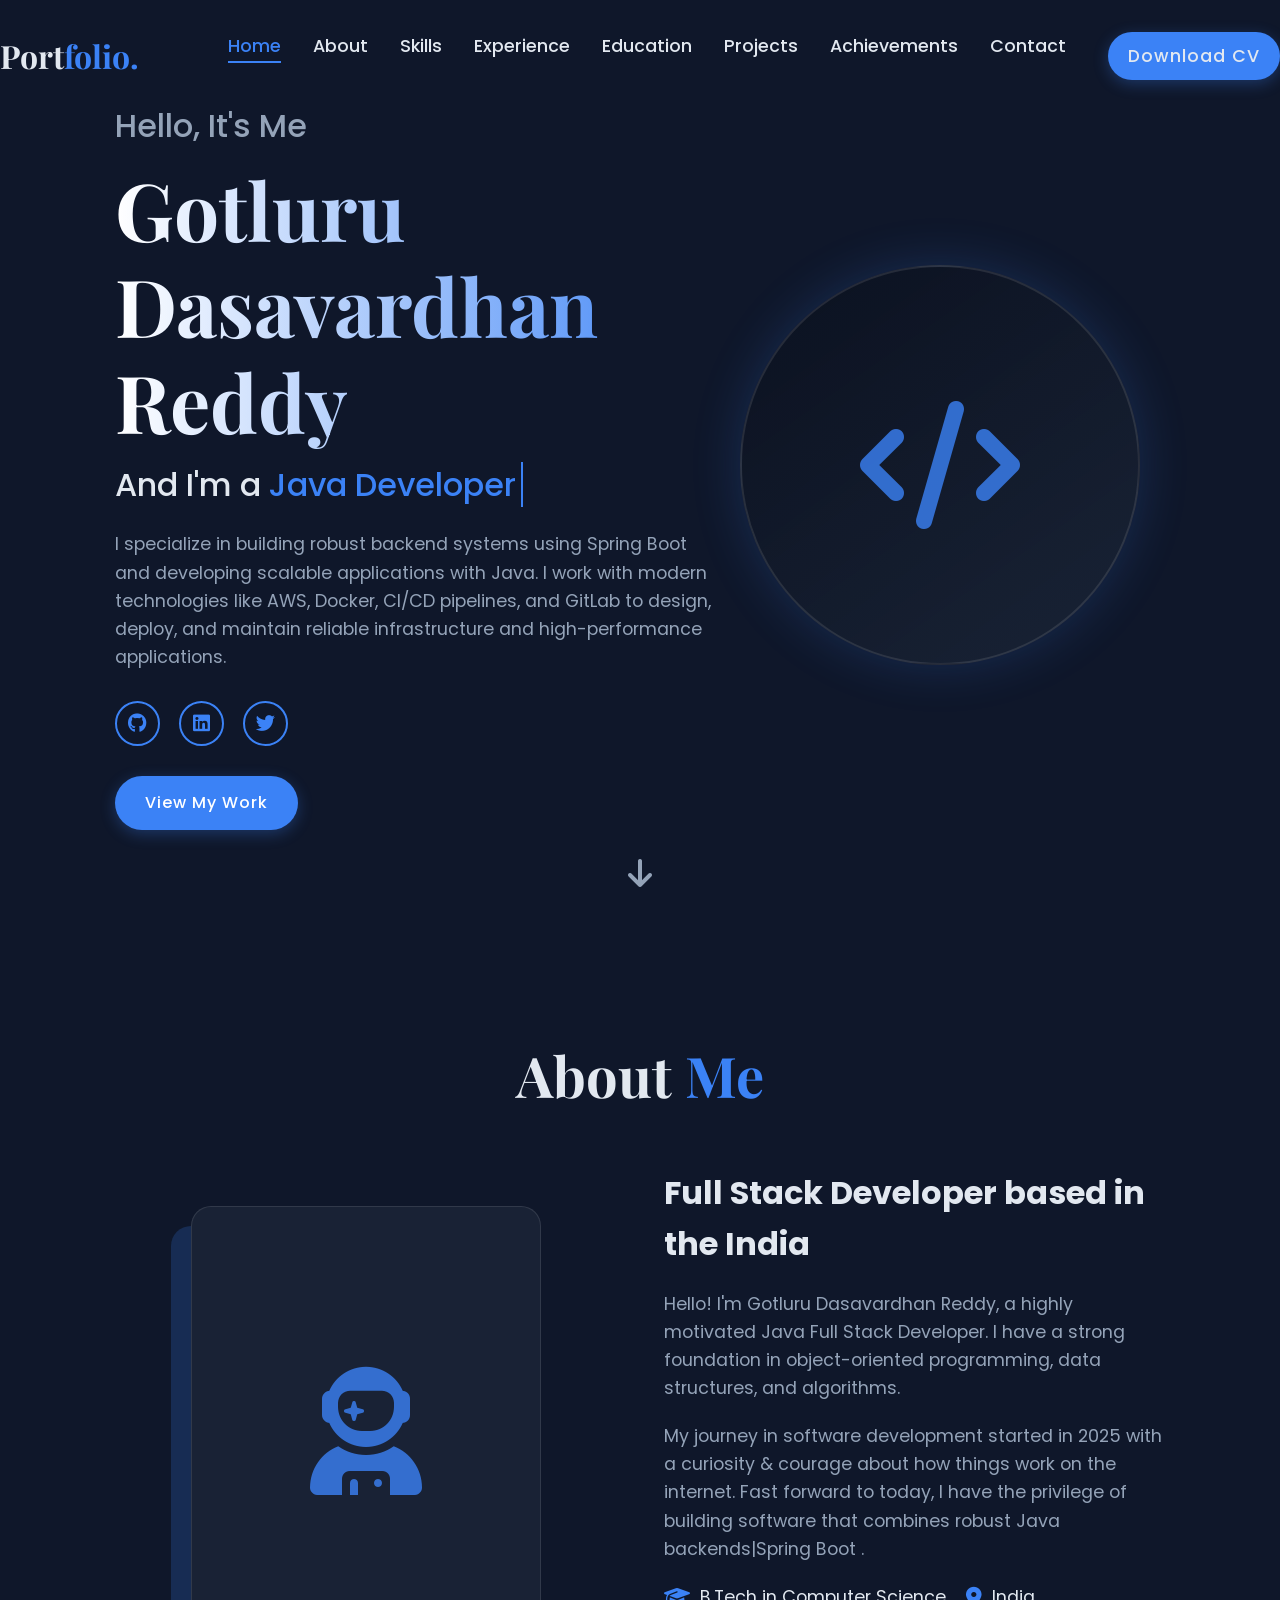
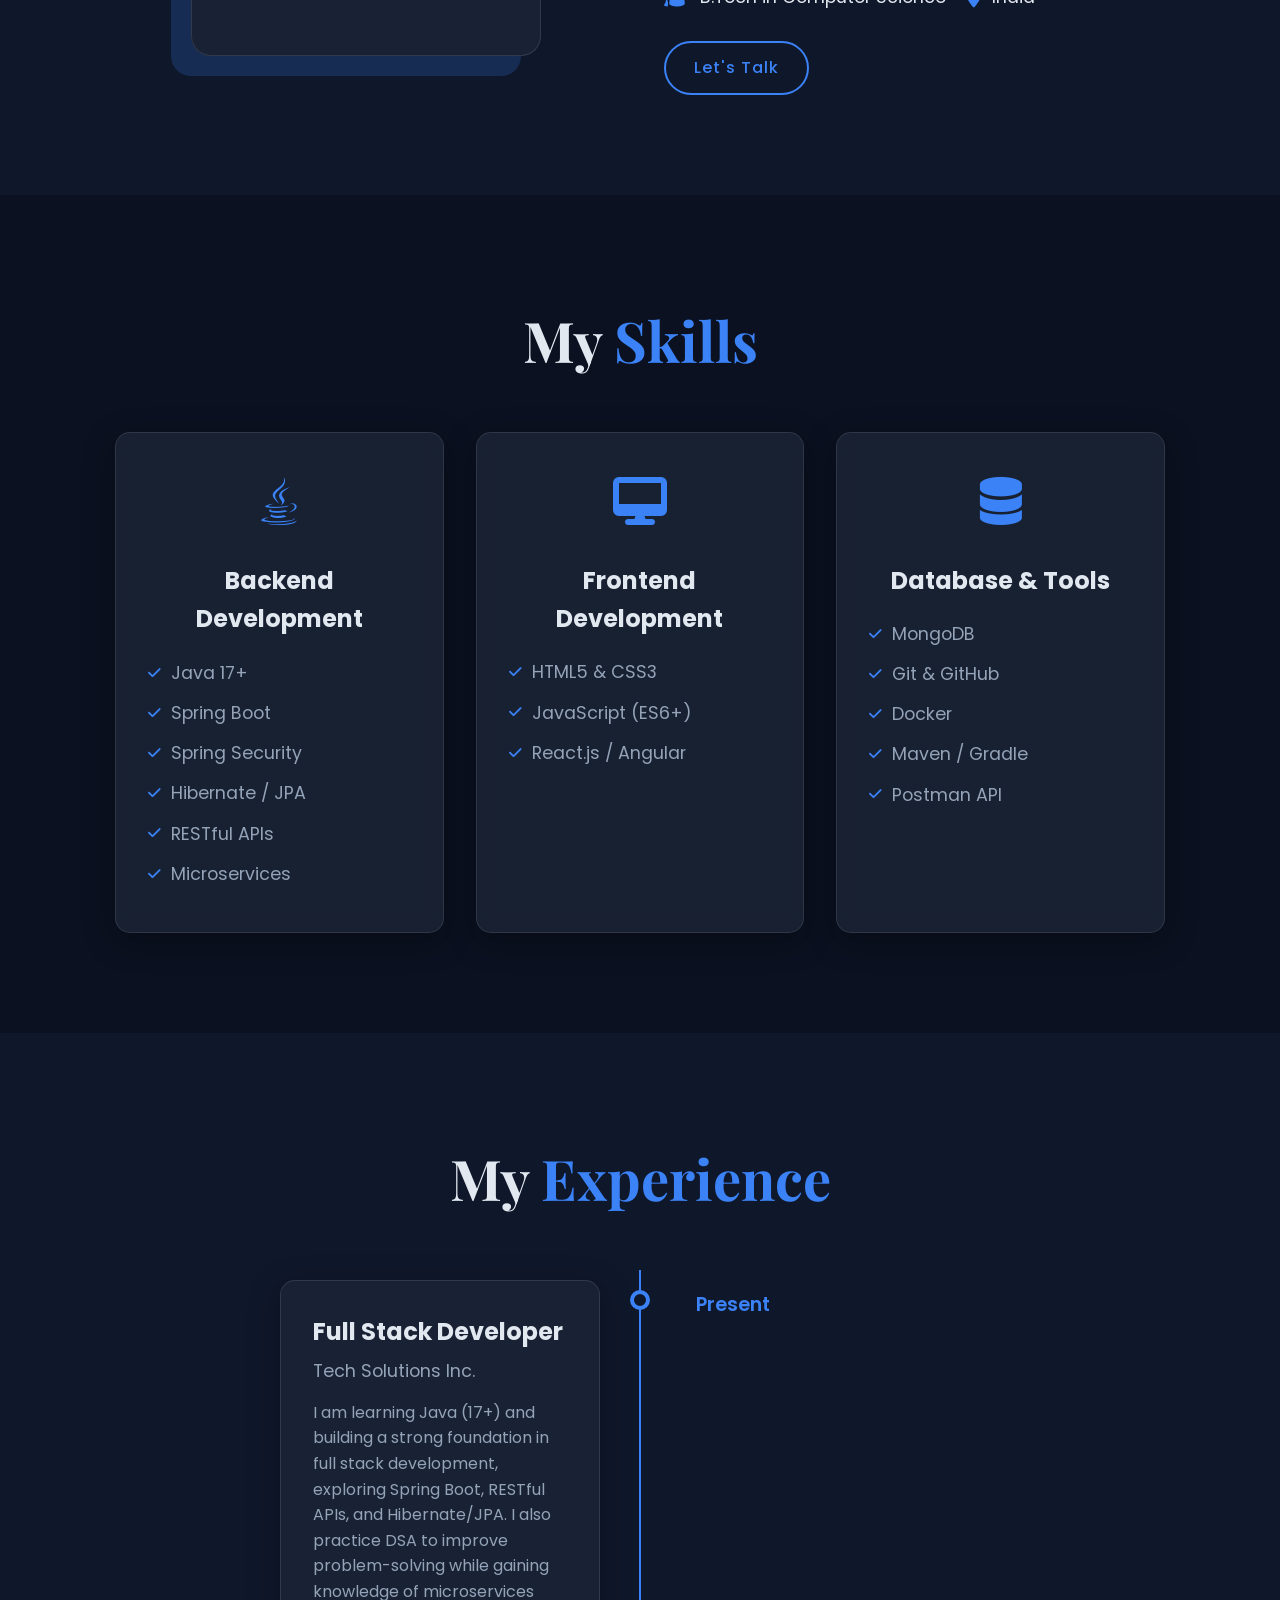
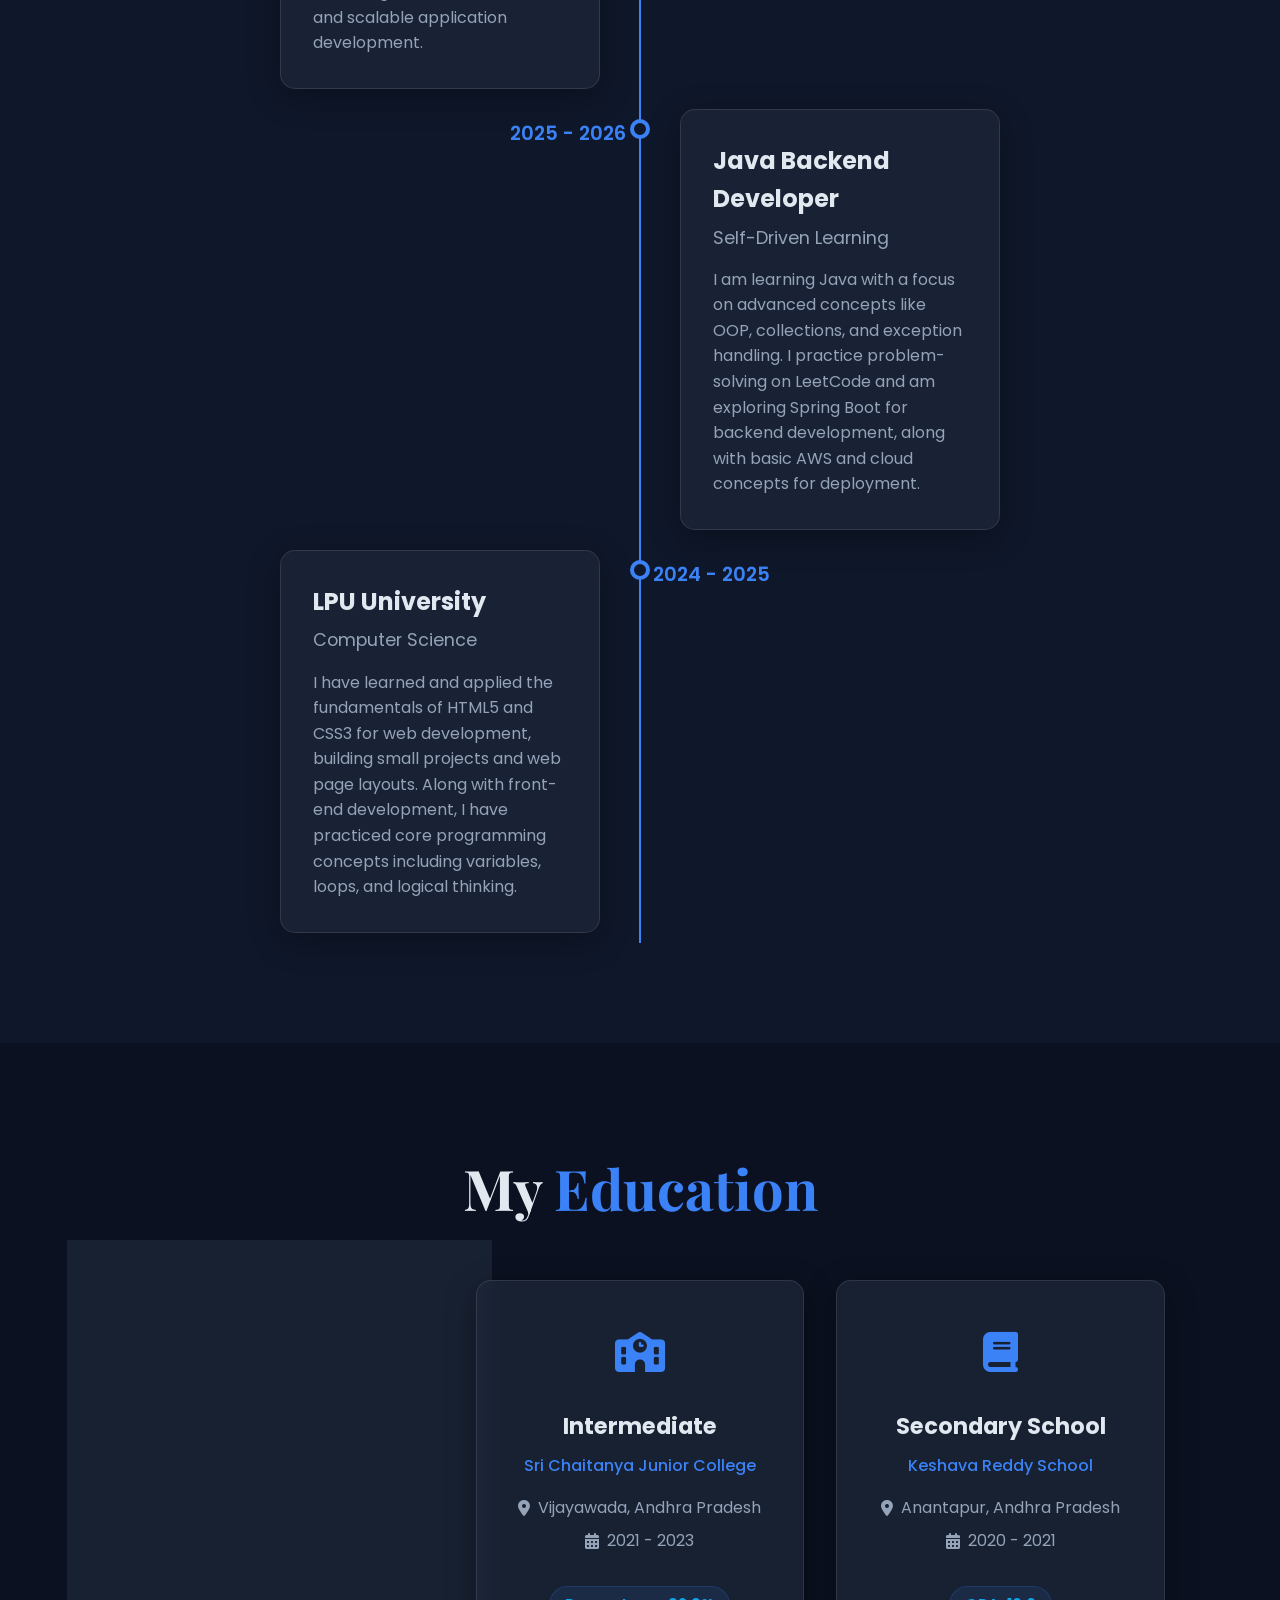
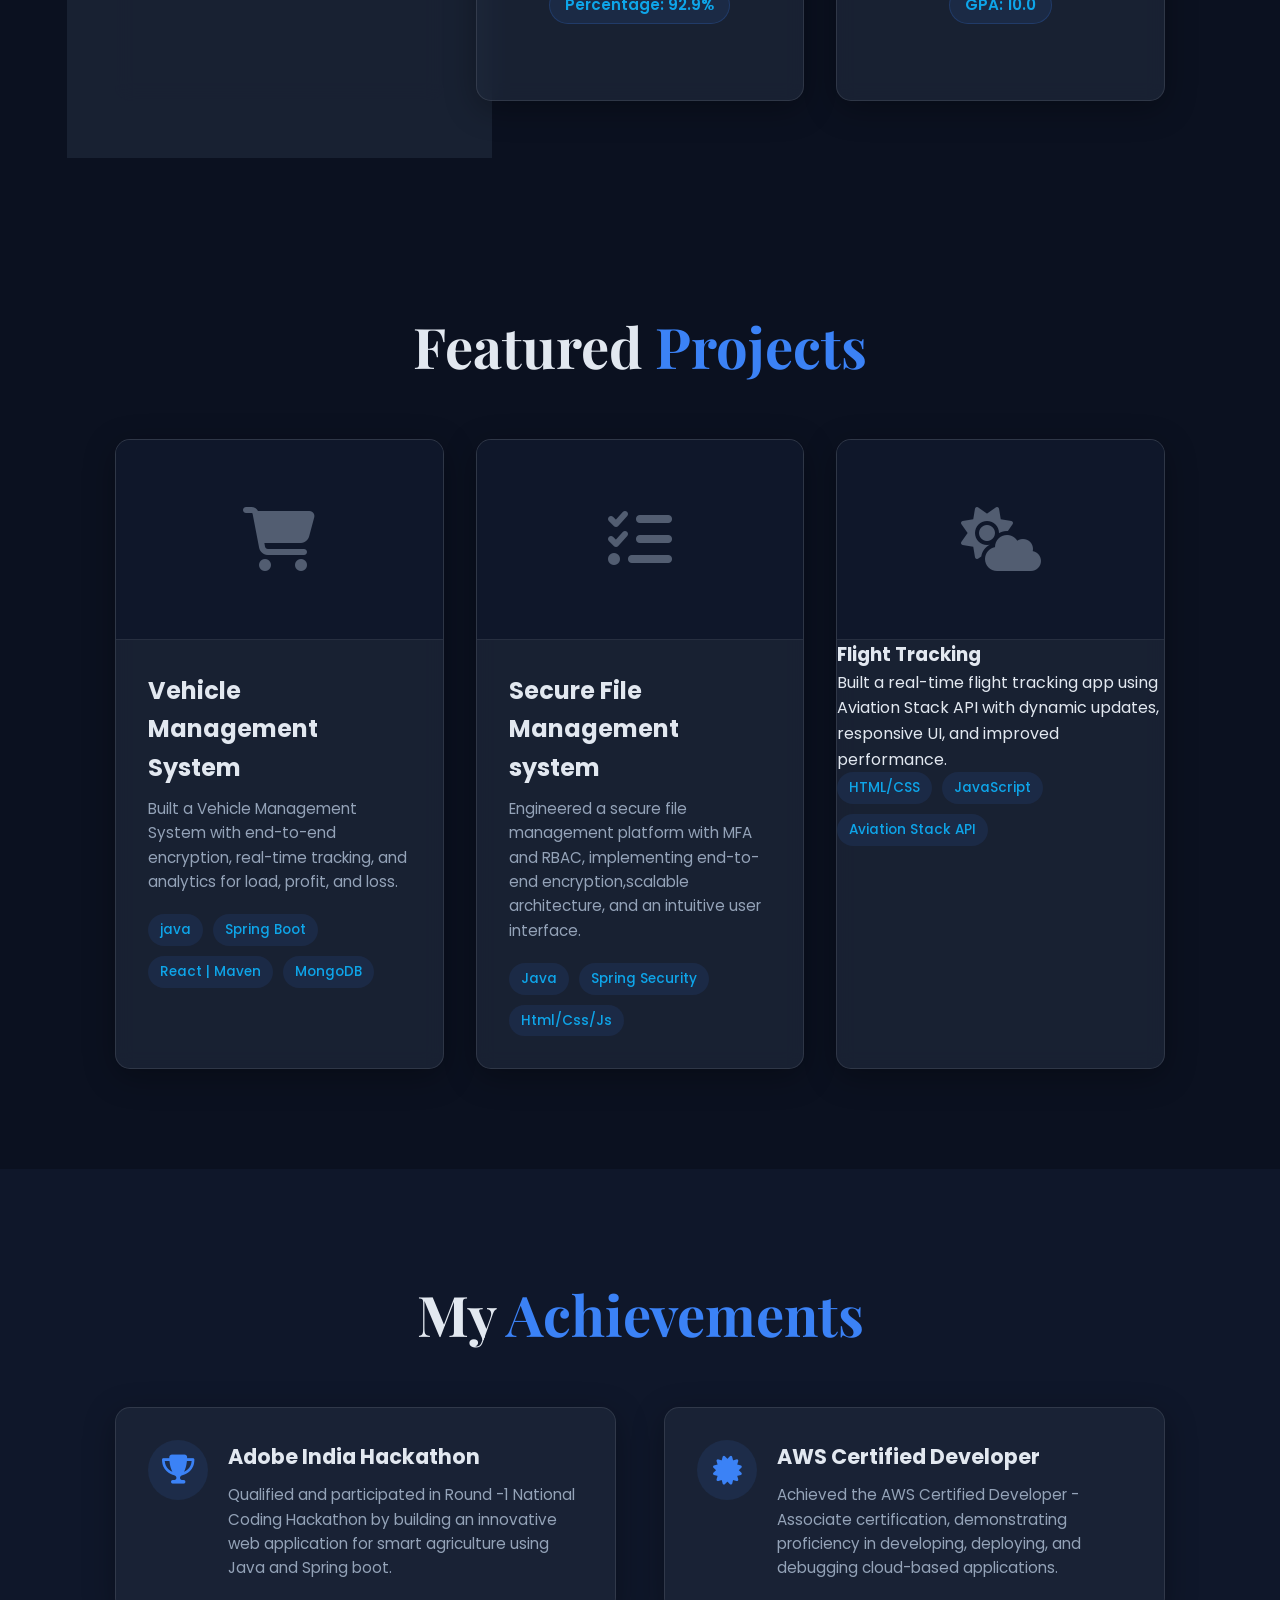
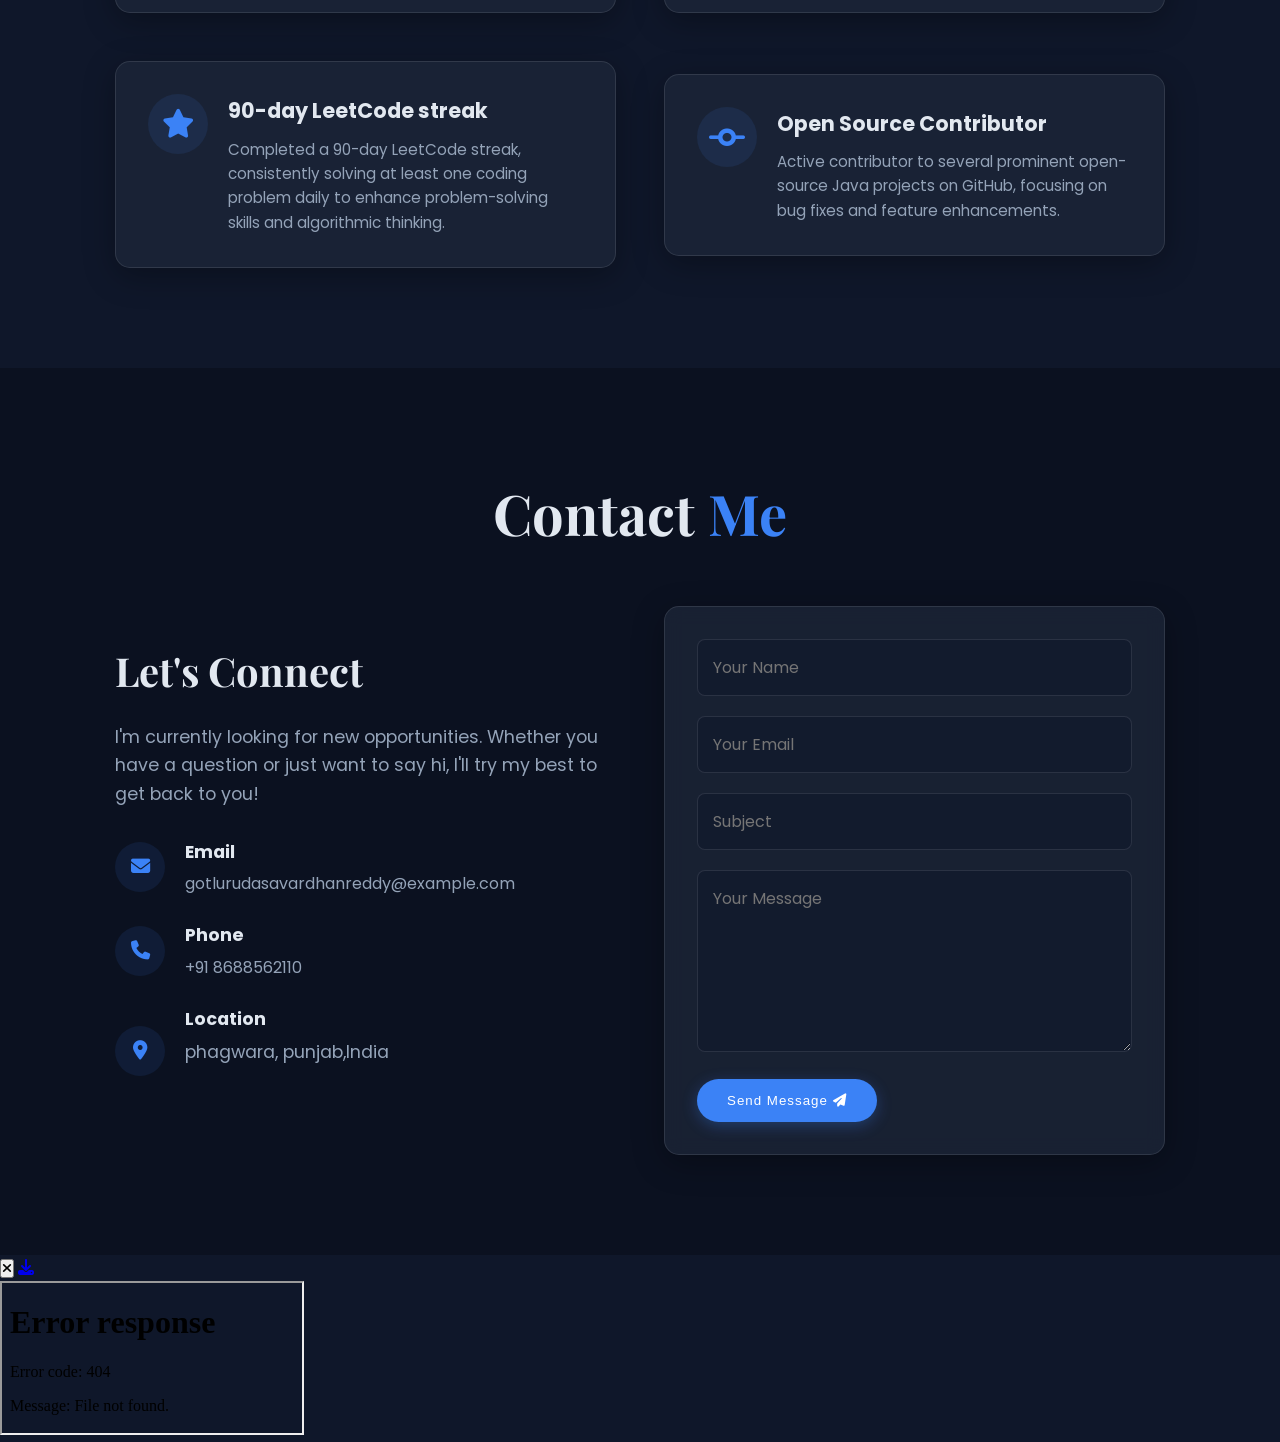
==== src/main/resources/static/index.html @ c23b8e37 "Initial commit_in portfolio" ====
<!doctype html>
<html lang="en">

<head>
    <meta charset="UTF-8" />
    <meta name="viewport" content="width=device-width, initial-scale=1.0" />
    <title>Portfolio | Full Stack Java Developer</title>
    <!-- Google Fonts -->
    <link
        href="https://fonts.googleapis.com/css2?family=Poppins:wght@300;400;500;600;700&family=Playfair+Display:ital,wght@0,600;1,600&display=swap"
        rel="stylesheet" />
    <!-- Font Awesome -->
    <link rel="stylesheet" href="https://cdnjs.cloudflare.com/ajax/libs/font-awesome/6.4.0/css/all.min.css" />
    <!-- Custom CSS -->
    <link rel="stylesheet" href="css/style.css" />
</head>

<body>
    <!-- Header / Navigation -->
    <header id="header">
        <nav class="navbar section-container">
            <a href="#home" class="logo">Port<span>folio.</span></a>
            <ul class="nav-links">
                <li><a href="#home" class="active">Home</a></li>
                <li><a href="#about">About</a></li>
                <li><a href="#skills">Skills</a></li>
                <li><a href="#experience">Experience</a></li>
                <li><a href="#education">Education</a></li>
                <li><a href="#projects">Projects</a></li>
                <li><a href="#achievements">Achievements</a></li>
                <li><a href="#contact">Contact</a></li>
                <li><a href="/cv.pdf" download="Gotluru_Dasavardhan_Reddy_CV.pdf" class="btn btn-cv">Download CV</a>
                </li>
            </ul>
            <div class="hamburger">
                <span class="bar"></span>
                <span class="bar"></span>
                <span class="bar"></span>
            </div>
        </nav>
    </header>

    <!-- Home Section -->
    <section id="home" class="home section-container">
        <div class="home-content">
            <h3 class="greeting">Hello, It's Me</h3>
            <h1 class="name">Gotluru Dasavardhan Reddy</h1>
            <h3 class="role">
                And I'm a <span class="typing-text">Java Developer</span>
            </h3>
            <p>
                I specialize in building robust backend systems using Spring Boot and
                developing scalable applications with Java. I work with modern
                technologies like AWS, Docker, CI/CD pipelines, and GitLab to design,
                deploy, and maintain reliable infrastructure and high-performance
                applications.
            </p>
            <div class="social-links">
                <a href="https://github.com/" target="_blank"><i class="fab fa-github"></i></a>
                <a href="https://www.linkedin.com/in/dasavardhan-reddy/" target="_blank"><i
                        class="fab fa-linkedin"></i></a>
                <a href="https://x.com/Dasa__Reddy" target="_blank"><i class="fab fa-twitter"></i></a>
            </div>
            <a href="#projects" class="btn">View My Work</a>
        </div>
        <div class="home-img">
            <div class="img-box">
                <!-- Replace with an actual image or illustration -->
                <i class="fa-solid fa-code icon-large placeholder-img"></i>
            </div>
        </div>
        <div class="scroll-down">
            <a href="#about"><i class="fa-solid fa-arrow-down fa-bounce"></i></a>
        </div>
    </section>

    <!-- About Section -->
    <section id="about" class="about section-container">
        <h2 class="section-title">About <span>Me</span></h2>
        <div class="about-content grid-2-col">
            <div class="about-img">
                <div class="glass-panel">
                    <i class="fa-solid fa-user-astronaut icon-large"></i>
                </div>
            </div>
            <div class="about-text">
                <h3>Full Stack Developer based in the India</h3>
                <p>
                    Hello! I'm Gotluru Dasavardhan Reddy, a highly motivated Java Full
                    Stack Developer. I have a strong foundation in object-oriented
                    programming, data structures, and algorithms.
                </p>
                <p>
                    My journey in software development started in 2025 with a curiosity
                    & courage about how things work on the internet. Fast forward to
                    today, I have the privilege of building software that combines
                    robust Java backends|Spring Boot .
                </p>
                <div class="about-details">
                    <div class="detail-item">
                        <i class="fa-solid fa-graduation-cap"></i>
                        <span>B.Tech in Computer Science</span>
                    </div>
                    <div class="detail-item">
                        <i class="fa-solid fa-location-dot"></i>
                        <span>India</span>
                    </div>
                </div>
                <a href="#contact" class="btn btn-secondary">Let's Talk</a>
            </div>
        </div>
    </section>

    <!-- Skills Section -->
    <section id="skills" class="skills section-container bg-darker">
        <h2 class="section-title">My <span>Skills</span></h2>
        <div class="skills-content grid-3-col">
            <div class="skill-category glass-card">
                <div class="skill-icon"><i class="fab fa-java"></i></div>
                <h3>Backend Development</h3>
                <ul class="skill-list">
                    <li><i class="fa-solid fa-check"></i> Java 17+</li>
                    <li><i class="fa-solid fa-check"></i> Spring Boot</li>
                    <li><i class="fa-solid fa-check"></i> Spring Security</li>
                    <li><i class="fa-solid fa-check"></i> Hibernate / JPA</li>
                    <li><i class="fa-solid fa-check"></i> RESTful APIs</li>
                    <li><i class="fa-solid fa-check"></i> Microservices</li>
                </ul>
            </div>

            <div class="skill-category glass-card">
                <div class="skill-icon"><i class="fa-solid fa-desktop"></i></div>
                <h3>Frontend Development</h3>
                <ul class="skill-list">
                    <li><i class="fa-solid fa-check"></i> HTML5 & CSS3</li>
                    <li><i class="fa-solid fa-check"></i> JavaScript (ES6+)</li>
                    <li><i class="fa-solid fa-check"></i> React.js / Angular</li>
                </ul>
            </div>

            <div class="skill-category glass-card">
                <div class="skill-icon"><i class="fa-solid fa-database"></i></div>
                <h3>Database & Tools</h3>
                <ul class="skill-list">
                    <li><i class="fa-solid fa-check"></i> MongoDB</li>
                    <li><i class="fa-solid fa-check"></i> Git & GitHub</li>
                    <li><i class="fa-solid fa-check"></i> Docker</li>
                    <li><i class="fa-solid fa-check"></i> Maven / Gradle</li>
                    <li><i class="fa-solid fa-check"></i> Postman API</li>
                </ul>
            </div>
        </div>
    </section>

    <!-- Experience Section -->
    <section id="experience" class="experience section-container">
        <h2 class="section-title">My <span>Experience</span></h2>
        <div class="timeline">
            <div class="timeline-item">
                <div class="timeline-dot"></div>
                <div class="timeline-date">Present</div>
                <div class="timeline-content glass-card">
                    <h3>Full Stack Developer</h3>
                    <h4>Tech Solutions Inc.</h4>
                    <p>
                        I am learning Java (17+) and building a strong foundation in full
                        stack development, exploring Spring Boot, RESTful APIs, and
                        Hibernate/JPA. I also practice DSA to improve problem-solving
                        while gaining knowledge of microservices and scalable application
                        development.
                    </p>
                </div>
            </div>

            <div class="timeline-item">
                <div class="timeline-dot"></div>
                <div class="timeline-date">2025 - 2026</div>
                <div class="timeline-content glass-card">
                    <h3>Java Backend Developer</h3>
                    <h4>Self-Driven Learning</h4>
                    <p>
                        I am learning Java with a focus on advanced concepts like OOP,
                        collections, and exception handling. I practice problem-solving on
                        LeetCode and am exploring Spring Boot for backend development,
                        along with basic AWS and cloud concepts for deployment.
                    </p>
                </div>
            </div>

            <div class="timeline-item">
                <div class="timeline-dot"></div>
                <div class="timeline-date">2024 - 2025</div>
                <div class="timeline-content glass-card">
                    <h3>LPU University</h3>
                    <h4>Computer Science</h4>
                    <p>
                        I have learned and applied the fundamentals of HTML5 and CSS3 for
                        web development, building small projects and web page layouts.
                        Along with front-end development, I have practiced core
                        programming concepts including variables, loops, and logical
                        thinking.
                    </p>
                </div>
            </div>
        </div>
    </section>

    <!-- Education Section -->
    <section id="education" class="education section-container bg-darker">
        <h2 class="section-title">My <span>Education</span></h2>
        <div class="education-grid">
            <div class="edu-card glass-card">
                <div class="edu-icon"><i class="fa-solid fa-graduation-cap"></i></div>
                <h3>B.Tech in Computer Science</h3>
                <h4>Lovely Professional University</h4>
                <div class="edu-details">
                    <p><i class="fa-solid fa-location-dot"></i> Phagwara, Punjab, India</p>
                    <p><i class="fa-solid fa-calendar-days"></i> 2023 - present </p>
                </div>
                <div class="edu-marks">CGPA: 7.13</div>
            </div>

            <div class="edu-card glass-card">
                <div class="edu-icon"><i class="fa-solid fa-school"></i></div>
                <h3>Intermediate</h3>
                <h4>Sri Chaitanya Junior College</h4>
                <div class="edu-details">
                    <p><i class="fa-solid fa-location-dot"></i> Vijayawada, Andhra Pradesh </p>
                    <p><i class="fa-solid fa-calendar-days"></i> 2021 - 2023</p>
                </div>
                <div class="edu-marks">Percentage: 92.9%</div>
            </div>

            <div class="edu-card glass-card">
                <div class="edu-icon"><i class="fa-solid fa-book"></i></div>
                <h3>Secondary School</h3>
                <h4>Keshava Reddy School</h4>
                <div class="edu-details">
                    <p><i class="fa-solid fa-location-dot"></i>Anantapur, Andhra Pradesh </p>
                    <p><i class="fa-solid fa-calendar-days"></i> 2020 - 2021</p>
                </div>
                <div class="edu-marks">GPA: 10.0</div>
            </div>
        </div>
    </section>

    <!-- Projects Section -->
    <section id="projects" class="projects section-container bg-darker">
        <h2 class="section-title">Featured <span>Projects</span></h2>
        <div class="projects-grid grid-3-col">
            <div class="project-card glass-card">
                <div class="project-img">
                    <div class="img-placeholder">
                        <i class="fa-solid fa-cart-shopping"></i>
                    </div>
                    <div class="project-links">
                        <!-- <a href="#"><i class="fa-solid fa-link"></i></a>-->
                        <a href="https://github.com/DasavardhanReddy/vehicle_management-.git"><i
                                class="fab fa-github"></i></a>
                    </div>
                </div>
                <div class="project-info">
                    <h3>Vehicle Management System</h3>
                    <p>
                        Built a Vehicle Management System with end-to-end encryption, real-time tracking,
                        and analytics for load, profit, and loss.
                    </p>
                    <div class="tech-stack">
                        <span>java</span>
                        <span>Spring Boot</span>
                        <span>React | Maven</span>
                        <span>MongoDB</span>
                    </div>
                </div>
            </div>
            <div class="project-card glass-card">
                <div class="project-img">
                    <div class="img-placeholder">
                        <i class="fa-solid fa-list-check"></i>
                    </div>
                    <div class="project-links">
                        <!-- <a href="#"><i class="fa-solid fa-link"></i></a>-->
                        <a href="https://github.com/DasavardhanReddy/Secure-file-management-system-.git"><i
                                class="fab fa-github"></i></a>
                    </div>
                </div>
                <div class="project-info">
                    <h3>Secure File Management system</h3>
                    <p>Engineered a secure file management platform with MFA and RBAC, implementing end-to-end
                        encryption,scalable architecture, and an intuitive user interface.
                    </p>
                    <div class="tech-stack">
                        <span>Java</span>
                        <span>Spring Security</span>
                        <span>Html/Css/Js</span>
                    </div>
                </div>
            </div>

            <div class="project-card glass-card">
                <div class="project-img">
                    <div class="img-placeholder">
                        <i class="fa-solid fa-cloud-sun"></i>
                    </div>
                    <div class="project-links">
                        <!--<a href="#"><i class="fa-solid fa-link"></i></a>-->
                        <a href="https://github.com/DasavardhanReddy/FLIGHT-TRACKING-.git"><i
                                class="fab fa-github"></i></a>
                    </div>
                </div <div class="project-info">
                <h3>Flight Tracking</h3>
                <p>
                    Built a real-time flight tracking app using Aviation Stack API with dynamic updates,
                    responsive UI, and improved performance.
                </p>
                <div class="tech-stack">
                    <span>HTML/CSS</span>
                    <span>JavaScript</span>
                    <span>Aviation Stack API</span>
                </div>
            </div>
        </div>
        </div>
    </section>

    <!-- Achievements Section -->
    <section id="achievements" class="achievements section-container">
        <h2 class="section-title">My <span>Achievements</span></h2>
        <div class="achievements-content grid-2-col">
            <div class="achievement-card glass-card">
                <div class="achievement-icon"><i class="fa-solid fa-trophy"></i></div>
                <div class="achievement-info">
                    <h3>Adobe India Hackathon</h3>
                    <p>
                        Qualified and participated in Round -1 National Coding Hackathon by building an
                        innovative web application for smart agriculture using Java and
                        Spring boot.
                    </p>
                </div>
            </div>

            <div class="achievement-card glass-card">
                <div class="achievement-icon">
                    <i class="fa-solid fa-certificate"></i>
                </div>
                <div class="achievement-info">
                    <h3>AWS Certified Developer</h3>
                    <p>
                        Achieved the AWS Certified Developer - Associate certification,
                        demonstrating proficiency in developing, deploying, and debugging
                        cloud-based applications.
                    </p>
                </div>
            </div>

            <div class="achievement-card glass-card">
                <div class="achievement-icon"><i class="fa-solid fa-star"></i></div>
                <div class="achievement-info">
                    <h3>90-day LeetCode streak</h3>
                    <p>
                        Completed a 90-day LeetCode streak, consistently solving at least one
                        coding problem daily to enhance problem-solving skills and algorithmic
                        thinking.
                    </p>
                </div>
            </div>

            <div class="achievement-card glass-card">
                <div class="achievement-icon">
                    <i class="fa-solid fa-code-commit"></i>
                </div>
                <div class="achievement-info">
                    <h3>Open Source Contributor</h3>
                    <p>
                        Active contributor to several prominent open-source Java projects
                        on GitHub, focusing on bug fixes and feature enhancements.
                    </p>
                </div>
            </div>
        </div>
    </section>

    <!-- Contact Section -->
    <section id="contact" class="contact section-container bg-darker">
        <h2 class="section-title">Contact <span>Me</span></h2>
        <div class="contact-content grid-2-col">
            <div class="contact-info">
                <h3>Let's Connect</h3>
                <p>
                    I'm currently looking for new opportunities. Whether you have a
                    question or just want to say hi, I'll try my best to get back to
                    you!
                </p>

                <div class="contact-methods">
                    <div class="contact-method">
                        <div class="icon"><i class="fa-solid fa-envelope"></i></div>
                        <div>
                            <h4>Email</h4>
                            <a href="mailto:tejas@example.com">
                                gotlurudasavardhanreddy@example.com</a>
                        </div>
                    </div>

                    <div class="contact-method">
                        <div class="icon"><i class="fa-solid fa-phone"></i></div>
                        <div>
                            <h4>Phone</h4>
                            <a href="tel:+911234567890">+91 8688562110</a>
                        </div>
                    </div>

                    <div class="contact-method">
                        <div class="icon"><i class="fa-solid fa-location-dot"></i></div>
                        <div>
                            <h4>Location</h4>
                            <p>phagwara, punjab,India</p>
                        </div>
                    </div>
                </div>
            </div>

            <form class="contact-form glass-card">
                <div class="input-group">
                    <input type="text" placeholder="Your Name" required />
                </div>
                <div class="input-group">
                    <input type="email" placeholder="Your Email" required />
                </div>
                <div class="input-group">
                    <input type="text" placeholder="Subject" required />
                </div>
                <div class="input-group">
                    <textarea cols="30" rows="6" placeholder="Your Message" required></textarea>
                </div>
                <button type="submit" class="btn">
                    Send Message <i class="fa-solid fa-paper-plane"></i>
                </button>
            </form>
        </div>
    </section>

    <!-- CV Viewer Modal -->
    <div id="cvModal" class="cv-modal">
        <div class="cv-modal-overlay"></div>
        <div class="cv-modal-container">
            <button id="closeCvBtn" class="cv-close-btn" title="Close">
                <i class="fa-solid fa-times"></i>
            </button>
            <a id="downloadCvLink" href="cv.pdf" download="Dasavardhan_Reddy_CV.pdf" class="cv-download-float"
                title="Download CV">
                <i class="fa-solid fa-download"></i>
            </a>
            <div class="cv-modal-content">
                <iframe id="cvFrame" src="cv.pdf" type="application/pdf"></iframe>
            </div>
        </div>
    </div>

    <!-- Custom JS -->
    <script src="js/main.js"></script>
</body>

</html>
---- src/main/resources/static/css/style.css ----
/* =========================================================================
   BASE STYLES & VARIABLES
   ========================================================================= */
:root {
    /* Color Palette - Premium Dark Theme */
    --bg-color: #0f172a;
    /* Deep Slate blue */
    --bg-darker: #0b1120;
    /* Even darker for contrast sections */
    --text-color: #e2e8f0;
    /* Soft white */
    --text-muted: #94a3b8;
    /* Grayish blue for muted text */
    --primary-color: #3b82f6;
    /* Vibrant blue */
    --primary-hover: #2563eb;
    /* Darker blue for hover */
    --accent-color: #0ea5e9;
    /* Light blue accent */
    --glass-bg: rgba(30, 41, 59, 0.7);
    /* Translucent slate */
    --glass-border: rgba(255, 255, 255, 0.1);

    /* Typography */
    --font-main: 'Poppins', sans-serif;
    --font-heading: 'Playfair Display', serif;

    /* Transitions */
    --transition-fast: 0.2s ease;
    --transition-normal: 0.3s ease;
    --transition-slow: 0.5s ease;
}

* {
    margin: 0;
    padding: 0;
    box-sizing: border-box;
    text-decoration: none;
    list-style: none;
    scroll-behavior: smooth;
}

body {
    background-color: var(--bg-color);
    color: var(--text-color);
    font-family: var(--font-main);
    line-height: 1.6;
    overflow-x: hidden;
}

::selection {
    background-color: var(--primary-color);
    color: #fff;
}

::-webkit-scrollbar {
    width: 10px;
}

::-webkit-scrollbar-track {
    background: var(--bg-darker);
}

::-webkit-scrollbar-thumb {
    background: var(--glass-bg);
    border-radius: 5px;
}

::-webkit-scrollbar-thumb:hover {
    background: var(--primary-color);
}

/* =========================================================================
   UTILITY CLASSES & LAYOUT
   ========================================================================= */
.section-container {
    padding: 100px 9%;
}

.bg-darker {
    background-color: var(--bg-darker);
}

.section-title {
    font-family: var(--font-heading);
    font-size: 3.5rem;
    text-align: center;
    margin-bottom: 3rem;
    position: relative;
    z-index: 1;
}

.section-title span {
    color: var(--primary-color);
}

.grid-2-col {
    display: grid;
    grid-template-columns: repeat(2, 1fr);
    gap: 3rem;
    align-items: center;
}

.grid-3-col {
    display: grid;
    grid-template-columns: repeat(auto-fit, minmax(300px, 1fr));
    gap: 2rem;
}

/* Glassmorphism Classes */
.glass-card {
    background: var(--glass-bg);
    backdrop-filter: blur(10px);
    -webkit-backdrop-filter: blur(10px);
    border: 1px solid var(--glass-border);
    border-radius: 15px;
    padding: 2rem;
    box-shadow: 0 8px 32px 0 rgba(0, 0, 0, 0.3);
    transition: transform var(--transition-normal), box-shadow var(--transition-normal);
}

.glass-card:hover {
    transform: translateY(-10px);
    box-shadow: 0 15px 45px 0 rgba(0, 0, 0, 0.4);
    border-color: rgba(59, 130, 246, 0.3);
    /* Primary color hint on hover */
}

/* Buttons */
.btn {
    display: inline-block;
    padding: 12px 28px;
    background: var(--primary-color);
    color: #fff;
    border-radius: 30px;
    font-weight: 500;
    letter-spacing: 1px;
    transition: var(--transition-normal);
    border: 2px solid transparent;
    cursor: pointer;
    box-shadow: 0 4px 15px rgba(59, 130, 246, 0.3);
}

.btn:hover {
    background: var(--primary-hover);
    transform: scale(1.05);
    box-shadow: 0 6px 20px rgba(59, 130, 246, 0.5);
}

.btn-secondary {
    background: transparent;
    border-color: var(--primary-color);
    color: var(--primary-color);
    box-shadow: none;
}

.btn-secondary:hover {
    background: var(--primary-color);
    color: #fff;
    box-shadow: 0 4px 15px rgba(59, 130, 246, 0.3);
}

/* Base Icon styling for placeholders */
.icon-large {
    font-size: 8rem;
    color: var(--primary-color);
    opacity: 0.8;
}

/* =========================================================================
   HEADER & NAVIGATION
   ========================================================================= */
header {
    position: fixed;
    top: 0;
    left: 0;
    width: 100%;
    z-index: 1000;
    transition: var(--transition-normal);
}

header.sticky {
    background: rgba(15, 23, 42, 0.9);
    backdrop-filter: blur(10px);
    padding: 15px 9%;
    border-bottom: 1px solid var(--glass-border);
}

.navbar {
    display: flex;
    justify-content: space-between;
    align-items: center;
    padding: 30px 0;
    /* Reset internal padding as it's handled by header */
}

.logo {
    font-family: var(--font-heading);
    font-size: 2rem;
    font-weight: 700;
    color: var(--text-color);
}

.logo span {
    color: var(--primary-color);
}

.nav-links {
    display: flex;
    gap: 2rem;
}

.nav-links a {
    color: var(--text-color);
    font-weight: 500;
    font-size: 1.1rem;
    transition: var(--transition-fast);
    position: relative;
}

.nav-links a::after {
    content: '';
    position: absolute;
    bottom: -5px;
    left: 0;
    width: 0;
    height: 2px;
    background: var(--primary-color);
    transition: var(--transition-normal);
}

.nav-links a:hover::after,
.nav-links a.active::after {
    width: 100%;
}

.nav-links a:hover,
.nav-links a.active {
    color: var(--primary-color);
}

/* Download Button */
.download-btn {
    display: flex;
    align-items: center;
    gap: 8px;
    padding: 10px 20px;
    background: var(--primary-color);
    color: #fff;
    border: none;
    border-radius: 25px;
    font-weight: 600;
    font-size: 0.95rem;
    cursor: pointer;
    transition: var(--transition-normal);
    box-shadow: 0 4px 15px rgba(59, 130, 246, 0.3);
    font-family: var(--font-main);
}

.download-btn:hover {
    background: var(--primary-hover);
    transform: translateY(-2px);
    box-shadow: 0 6px 20px rgba(59, 130, 246, 0.5);
}

.download-btn:active {
    transform: translateY(0);
}

.download-btn i {
    font-size: 1rem;
}

/* CV Navigation Button */
.cv-nav-btn {
    display: flex;
    align-items: center;
    gap: 8px;
    padding: 10px 20px;
    background: var(--primary-color);
    color: #fff;
    border: none;
    border-radius: 25px;
    font-weight: 600;
    font-size: 1rem;
    cursor: pointer;
    transition: var(--transition-normal);
    box-shadow: 0 4px 15px rgba(59, 130, 246, 0.3);
    font-family: var(--font-main);
}

.cv-nav-btn:hover {
    background: var(--primary-hover);
    transform: translateY(-2px);
    box-shadow: 0 6px 20px rgba(59, 130, 246, 0.5);
}

.cv-nav-btn:active {
    transform: translateY(0);
}

.cv-nav-btn i {
    font-size: 1rem;
}

/* Old styles to be removed (for cleanup) */
.some-class {
    font-size: 1.5rem;
}


/* Hamburger Menu (Mobile) */
.hamburger {
    display: none;
    cursor: pointer;
}

.hamburger .bar {
    display: block;
    width: 25px;
    height: 3px;
    margin: 5px auto;
    background-color: var(--text-color);
    transition: all 0.3s ease-in-out;
}

/* =========================================================================
   HOME SECTION
   ========================================================================= */
.home {
    min-height: 100vh;
    display: flex;
    align-items: center;
    position: relative;
}

.home-content {
    max-width: 600px;
}

.greeting {
    font-size: 2rem;
    font-weight: 500;
    color: var(--text-muted);
}

.name {
    font-family: var(--font-heading);
    font-size: 5rem;
    font-weight: 700;
    line-height: 1.2;
    margin: 10px 0;
    background: linear-gradient(to right, #fff, var(--primary-color));
    -webkit-background-clip: text;
    background-clip: text;
    -webkit-text-fill-color: transparent;
}

.role {
    font-size: 2rem;
    font-weight: 500;
    margin-bottom: 20px;
}

.typing-text {
    color: var(--primary-color);
    border-right: 2px solid var(--primary-color);
    padding-right: 5px;
    animation: blink 0.7s infinite;
}

@keyframes blink {
    50% {
        border-color: transparent;
    }
}

.home-content p {
    color: var(--text-muted);
    font-size: 1.1rem;
    margin-bottom: 30px;
}

.social-links {
    margin-bottom: 30px;
}

.social-links a {
    display: inline-flex;
    justify-content: center;
    align-items: center;
    width: 45px;
    height: 45px;
    background: transparent;
    border: 2px solid var(--primary-color);
    border-radius: 50%;
    color: var(--primary-color);
    font-size: 1.2rem;
    margin-right: 15px;
    transition: var(--transition-normal);
}

.social-links a:hover {
    background: var(--primary-color);
    color: #fff;
    box-shadow: 0 0 20px var(--primary-color);
}

.home-img {
    flex: 1;
    display: flex;
    justify-content: center;
    align-items: center;
}

.img-box {
    width: 400px;
    height: 400px;
    background: linear-gradient(145deg, var(--bg-darker), var(--glass-bg));
    border-radius: 50%;
    display: flex;
    justify-content: center;
    align-items: center;
    box-shadow: 0 0 50px rgba(59, 130, 246, 0.2);
    border: 2px solid var(--glass-border);
    position: relative;
    animation: float 6s ease-in-out infinite;
}

@keyframes float {
    0% {
        transform: translateY(0px);
    }

    50% {
        transform: translateY(-20px);
    }

    100% {
        transform: translateY(0px);
    }
}

.scroll-down {
    position: absolute;
    bottom: 30px;
    left: 50%;
    transform: translateX(-50%);
    font-size: 2rem;
}

.scroll-down a {
    color: var(--text-muted);
    transition: var(--transition-fast);
}

.scroll-down a:hover {
    color: var(--primary-color);
}

/* =========================================================================
   ABOUT SECTION
   ========================================================================= */
.about-img {
    display: flex;
    justify-content: center;
}

.about-img .glass-panel {
    width: 350px;
    height: 450px;
    background: var(--glass-bg);
    border-radius: 20px;
    border: 1px solid var(--glass-border);
    display: flex;
    justify-content: center;
    align-items: center;
    box-shadow: -20px 20px 0px rgba(59, 130, 246, 0.2);
}

.about-text h3 {
    font-size: 2rem;
    margin-bottom: 20px;
    color: var(--text-color);
}

.about-text p {
    color: var(--text-muted);
    margin-bottom: 20px;
    font-size: 1.1rem;
}

.about-details {
    display: flex;
    flex-wrap: wrap;
    gap: 20px;
    margin-bottom: 30px;
}

.detail-item {
    display: flex;
    align-items: center;
    gap: 10px;
    font-size: 1.1rem;
}

.detail-item i {
    color: var(--primary-color);
    font-size: 1.3rem;
}

/* =========================================================================
   SKILLS SECTION
   ========================================================================= */
.skill-category {
    text-align: center;
}

.skill-icon {
    font-size: 3rem;
    color: var(--primary-color);
    margin-bottom: 20px;
}

.skill-category h3 {
    font-size: 1.5rem;
    margin-bottom: 20px;
}

.skill-list {
    text-align: left;
}

.skill-list li {
    margin-bottom: 12px;
    font-size: 1.1rem;
    color: var(--text-muted);
    display: flex;
    align-items: center;
    gap: 10px;
}

.skill-list li i {
    color: var(--primary-color);
    font-size: 0.9rem;
}

/* =========================================================================
   EXPERIENCE SECTION (TIMELINE)
   ========================================================================= */
.timeline {
    position: relative;
    max-width: 800px;
    margin: 0 auto;
}

.timeline::after {
    content: '';
    position: absolute;
    width: 2px;
    background: var(--primary-color);
    top: 0;
    bottom: 0;
    left: 50%;
    margin-left: -1px;
}

.timeline-item {
    padding: 10px 40px;
    position: relative;
    background-color: inherit;
    width: 50%;
}

.timeline-item:nth-child(odd) {
    left: 0;
}

.timeline-item:nth-child(even) {
    left: 50%;
}

.timeline-dot {
    position: absolute;
    width: 20px;
    height: 20px;
    right: -10px;
    background-color: var(--bg-color);
    border: 4px solid var(--primary-color);
    top: 20px;
    border-radius: 50%;
    z-index: 1;
}

.timeline-item:nth-child(even) .timeline-dot {
    left: -10px;
}

.timeline-date {
    position: absolute;
    top: 20px;
    font-weight: 600;
    color: var(--primary-color);
    font-size: 1.2rem;
}

.timeline-item:nth-child(odd) .timeline-date {
    right: -130px;
}

.timeline-item:nth-child(even) .timeline-date {
    left: -130px;
}

.timeline-content h3 {
    font-size: 1.5rem;
    margin-bottom: 5px;
}

.timeline-content h4 {
    color: var(--text-muted);
    font-size: 1.1rem;
    margin-bottom: 15px;
    font-weight: 400;
}

.timeline-content p {
    color: var(--text-muted);
}

/* =========================================================================
   PROJECTS SECTION
   ========================================================================= */
.project-card {
    padding: 0;
    overflow: hidden;
}

.project-img {
    height: 200px;
    background: var(--bg-color);
    position: relative;
    border-bottom: 1px solid var(--glass-border);
    display: flex;
    justify-content: center;
    align-items: center;
    overflow: hidden;
}

.img-placeholder i {
    font-size: 4rem;
    color: var(--text-muted);
    opacity: 0.5;
    transition: var(--transition-normal);
}

.project-card:hover .img-placeholder i {
    transform: scale(1.1);
    color: var(--primary-color);
    opacity: 1;
}

.project-links {
    position: absolute;
    top: 0;
    left: 0;
    width: 100%;
    height: 100%;
    background: rgba(15, 23, 42, 0.8);
    display: flex;
    justify-content: center;
    align-items: center;
    gap: 20px;
    opacity: 0;
    transition: var(--transition-normal);
}

.project-card:hover .project-links {
    opacity: 1;
}

.project-links a {
    display: inline-flex;
    justify-content: center;
    align-items: center;
    width: 50px;
    height: 50px;
    background: var(--primary-color);
    border-radius: 50%;
    color: #fff;
    font-size: 1.2rem;
    transform: translateY(20px);
    transition: var(--transition-normal);
}

.project-card:hover .project-links a {
    transform: translateY(0);
}

.project-links a:hover {
    background: #fff;
    color: var(--primary-color);
}

.project-info {
    padding: 2rem;
}

.project-info h3 {
    font-size: 1.5rem;
    margin-bottom: 10px;
}

.project-info p {
    color: var(--text-muted);
    margin-bottom: 20px;
    font-size: 0.95rem;
}

.tech-stack {
    display: flex;
    flex-wrap: wrap;
    gap: 10px;
}

.tech-stack span {
    background: rgba(59, 130, 246, 0.1);
    color: var(--accent-color);
    padding: 5px 12px;
    border-radius: 20px;
    font-size: 0.85rem;
    font-weight: 500;
}

/* =========================================================================
   ACHIEVEMENTS SECTION
   ========================================================================= */
.achievement-card {
    display: flex;
    align-items: flex-start;
    gap: 20px;
}

.achievement-icon {
    width: 60px;
    height: 60px;
    background: rgba(59, 130, 246, 0.1);
    border-radius: 50%;
    display: flex;
    justify-content: center;
    align-items: center;
    flex-shrink: 0;
}

.achievement-icon i {
    font-size: 1.8rem;
    color: var(--primary-color);
}

.achievement-info h3 {
    font-size: 1.3rem;
    margin-bottom: 10px;
}

.achievement-info p {
    color: var(--text-muted);
    font-size: 0.95rem;
}

/* =========================================================================
   CONTACT SECTION
   ========================================================================= */
.contact-info h3 {
    font-family: var(--font-heading);
    font-size: 2.5rem;
    margin-bottom: 20px;
}

.contact-info p {
    color: var(--text-muted);
    font-size: 1.1rem;
    margin-bottom: 30px;
}

.contact-method {
    display: flex;
    align-items: center;
    gap: 20px;
    margin-bottom: 25px;
}

.contact-method .icon {
    width: 50px;
    height: 50px;
    background: rgba(59, 130, 246, 0.1);
    border-radius: 50%;
    display: flex;
    justify-content: center;
    align-items: center;
}

.contact-method .icon i {
    font-size: 1.2rem;
    color: var(--primary-color);
}

.contact-method h4 {
    font-size: 1.1rem;
    margin-bottom: 5px;
}

.contact-method a,
.contact-method p {
    color: var(--text-muted);
    transition: var(--transition-fast);
}

.contact-method a:hover {
    color: var(--primary-color);
}

.contact-form .input-group {
    margin-bottom: 20px;
}

.contact-form input,
.contact-form textarea {
    width: 100%;
    padding: 15px;
    background: rgba(15, 23, 42, 0.5);
    border: 1px solid var(--glass-border);
    border-radius: 8px;
    color: var(--text-color);
    font-family: var(--font-main);
    font-size: 1rem;
    transition: var(--transition-normal);
}

.contact-form input:focus,
.contact-form textarea:focus {
    outline: none;
    border-color: var(--primary-color);
    box-shadow: 0 0 10px rgba(59, 130, 246, 0.2);
}

/* =========================================================================
   RESPONSIVE DESIGN
   ========================================================================= */
@media (max-width: 1200px) {
    .section-container {
        padding: 80px 5%;
    }
}

@media (max-width: 991px) {
    .grid-2-col {
        grid-template-columns: 1fr;
    }

    .home-content,
    .home-img {
        text-align: center;
    }

    .social-links {
        justify-content: center;
    }

    .home {
        flex-direction: column-reverse;
        justify-content: center;
        gap: 50px;
        padding-top: 120px;
    }

    .name {
        font-size: 4rem;
    }

    .img-box {
        width: 300px;
        height: 300px;
    }

    .about-img .glass-panel {
        width: 100%;
        max-width: 400px;
        margin: 0 auto;
    }

    .timeline::after {
        left: 31px;
    }

    .timeline-item {
        width: 100%;
        padding-left: 70px;
        padding-right: 25px;
    }

    .timeline-item:nth-child(even) {
        left: 0%;
    }

    .timeline-item:nth-child(odd) .timeline-date,
    .timeline-item:nth-child(even) .timeline-date {
        position: relative;
        left: 0;
        right: 0;
        top: 0;
        display: block;
        margin-bottom: 15px;
    }

    .timeline-item:nth-child(odd) .timeline-dot,
    .timeline-item:nth-child(even) .timeline-dot {
        left: 21px;
    }
}

@media (max-width: 768px) {
    .navbar {
        padding: 20px 0;
    }

    .hamburger {
        display: block;
        z-index: 1001;
        /* Above mobile menu */
    }

    .hamburger.active .bar:nth-child(2) {
        opacity: 0;
    }

    .hamburger.active .bar:nth-child(1) {
        transform: translateY(8px) rotate(45deg);
    }

    .hamburger.active .bar:nth-child(3) {
        transform: translateY(-8px) rotate(-45deg);
    }

    .nav-links {
        position: fixed;
        left: -100%;
        top: 0;
        flex-direction: column;
        background: rgba(15, 23, 42, 0.95);
        backdrop-filter: blur(15px);
        width: 100%;
        height: 100vh;
        text-align: center;
        transition: 0.5s ease-in-out;
        padding-top: 100px;
        justify-content: flex-start;
        gap: 2rem;
    }

    .nav-links.active {
        left: 0;
    }

    .nav-links a {
        font-size: 1.5rem;
    }

    .name {
        font-size: 3rem;
    }

    .role {
        font-size: 1.5rem;
    }

    .section-title {
        font-size: 2.5rem;
    }
}

@media (max-width: 480px) {
    .img-box {
        width: 250px;
        height: 250px;
    }

    .btn {
        padding: 10px 20px;
    }

    .contact-form {
        padding: 1.5rem;
    }

    .nav-links {
        padding-top: 120px;
    }
}

/* =========================================================================
   EDUCATION SECTION & CV LINK
   ========================================================================= */
.btn-cv {
    padding: 8px 18px;
    font-size: 0.9rem;
    margin-left: 10px;
}

.education-grid {
    display: grid;
    grid-template-columns: repeat(auto-fit, minmax(300px, 1fr));
    gap: 2rem;
}

.edu-card {
    text-align: center;
    padding: 2.5rem 2rem;
}

.edu-icon {
    font-size: 2.5rem;
    color: var(--primary-color);
    margin-bottom: 1.5rem;
}

.edu-card h3 {
    font-size: 1.4rem;
    margin-bottom: 0.5rem;
    color: var(--text-color);
}

.edu-card h4 {
    color: var(--primary-color);
    font-weight: 500;
    margin-bottom: 1rem;
}

.edu-details {
    color: var(--text-muted);
    font-size: 1rem;
}

.edu-details p {
    margin-bottom: 0.5rem;
    display: flex;
    align-items: center;
    justify-content: center;
    gap: 8px;
}

.edu-marks {
    display: inline-block;
    background: rgba(59, 130, 246, 0.1);
    color: var(--accent-color);
    padding: 6px 15px;
    border-radius: 20px;
    font-size: 0.95rem;
    font-weight: 600;
    margin-top: 1.5rem;
    border: 1px solid rgba(59, 130, 246, 0.2);
}

@media (max-width: 768px) {
    .btn-cv {
        margin-left: 0;
        margin-top: 10px;
        width: 80%;
        text-align: center;
    }
}
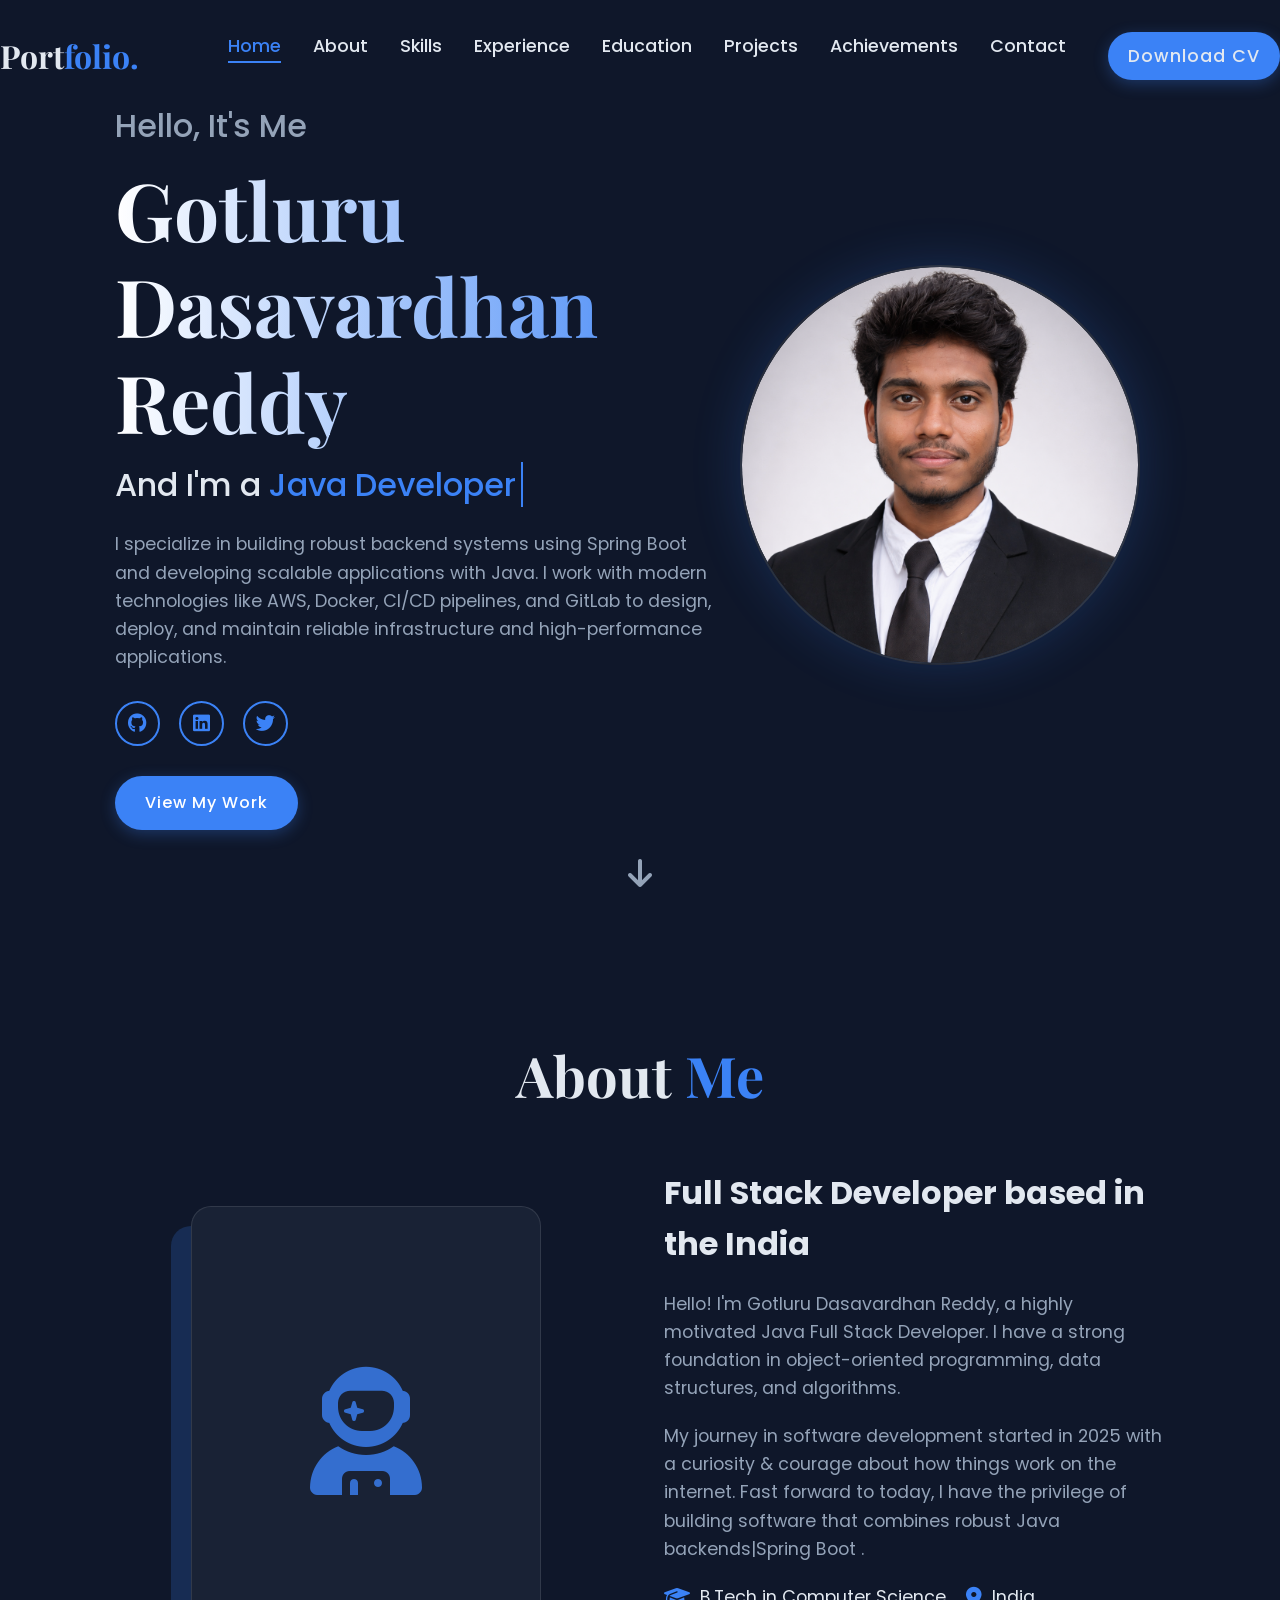
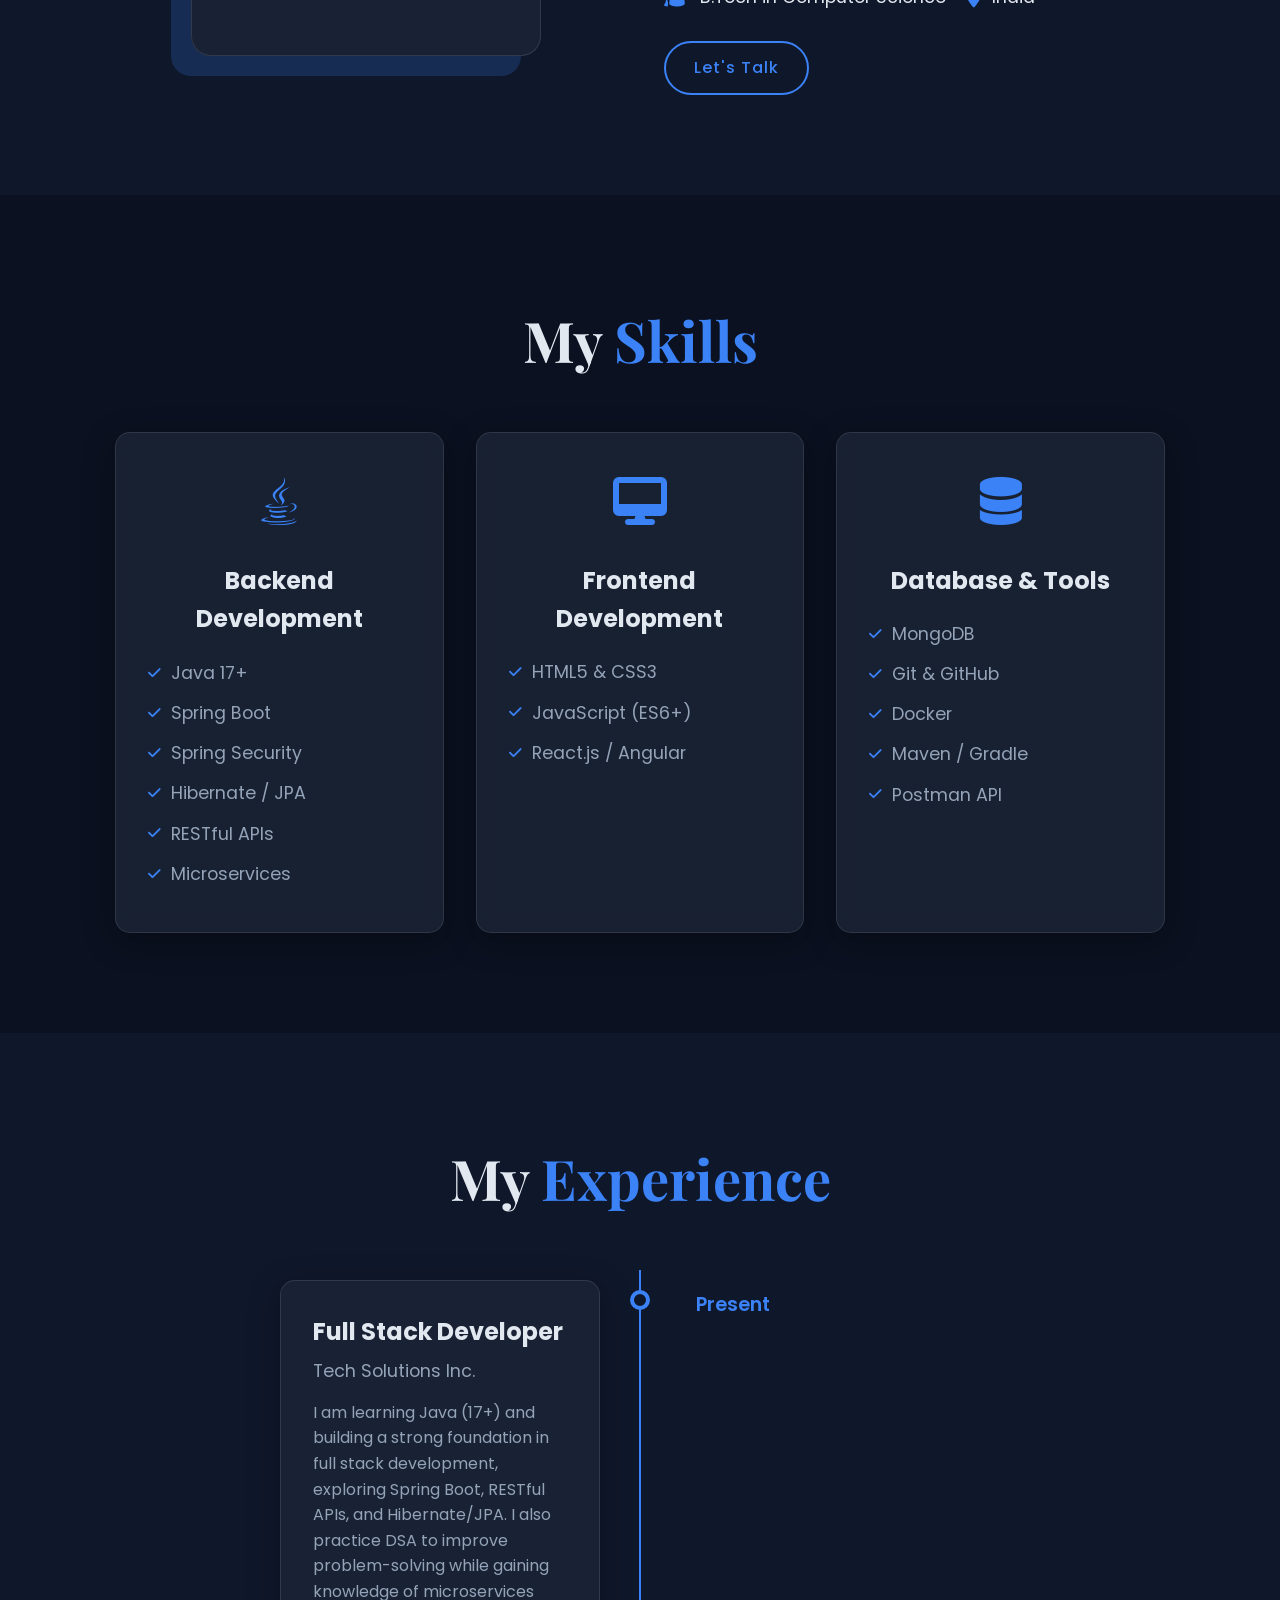
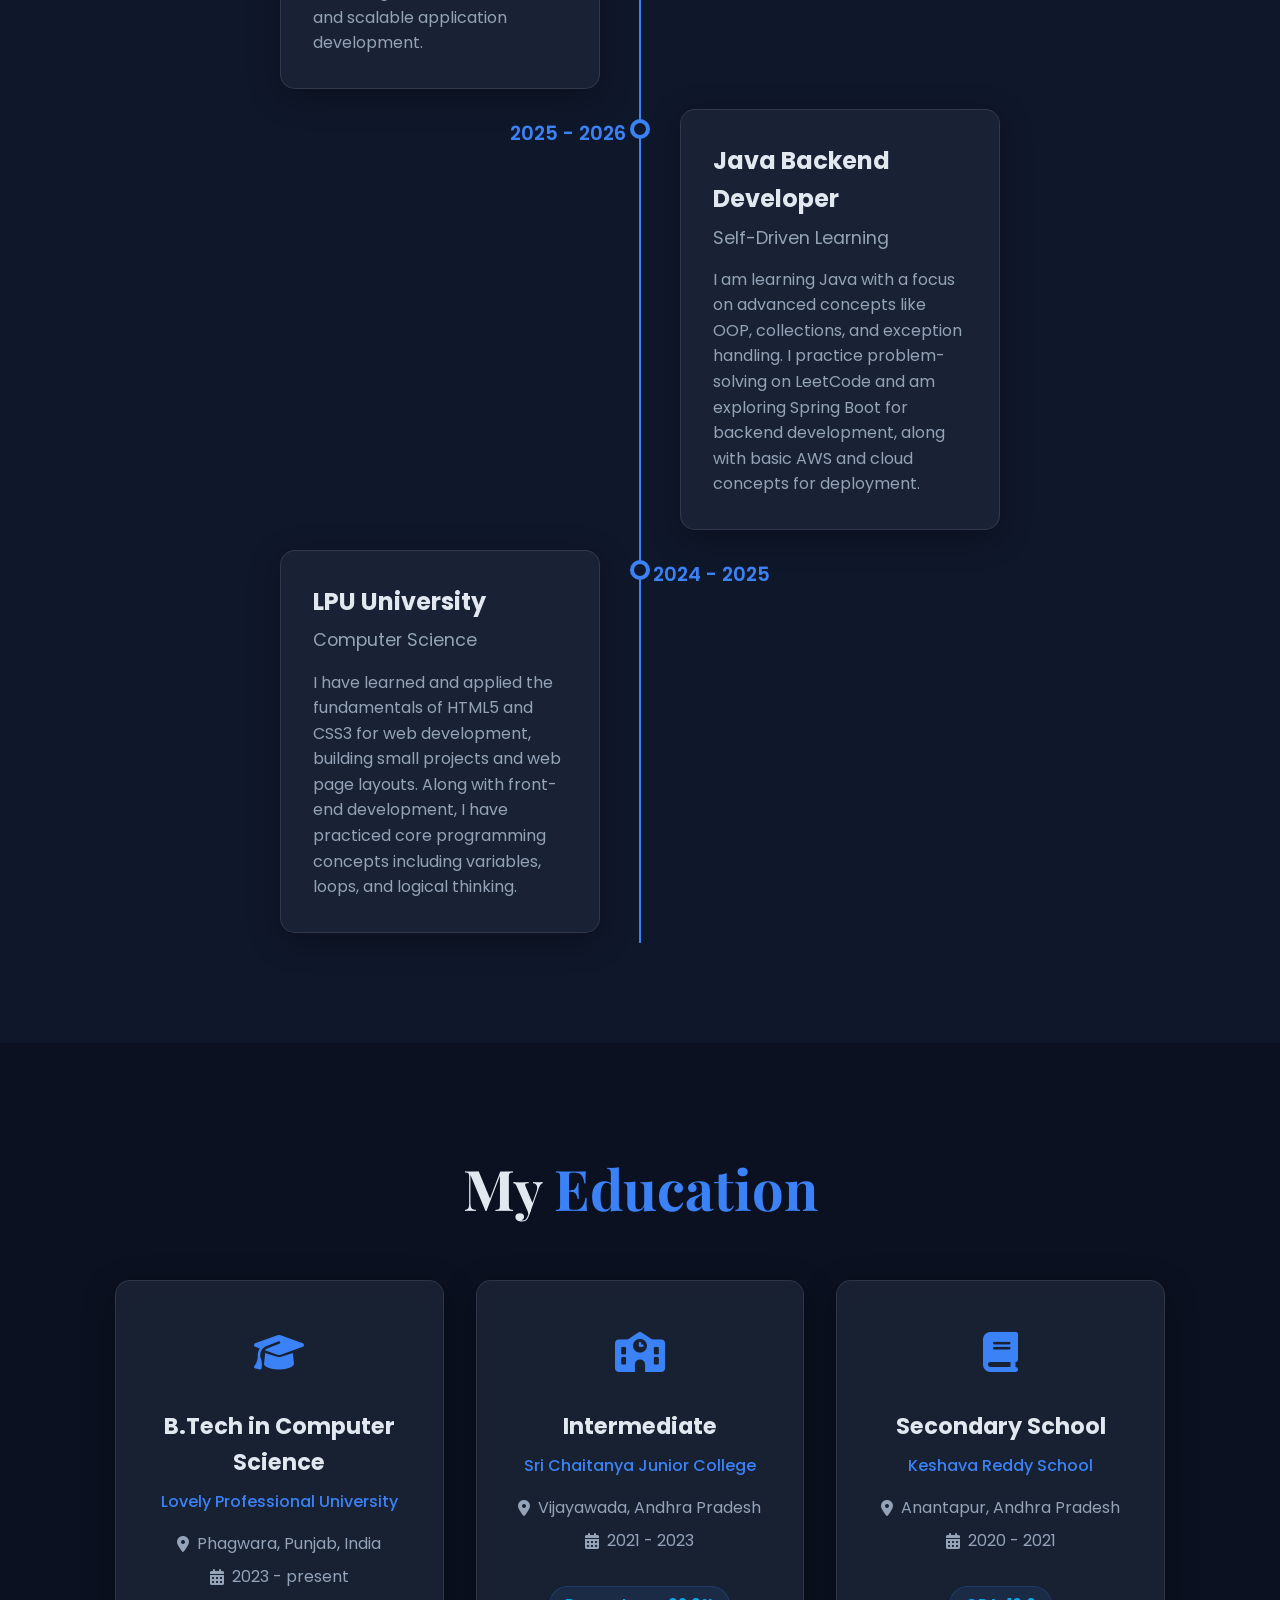
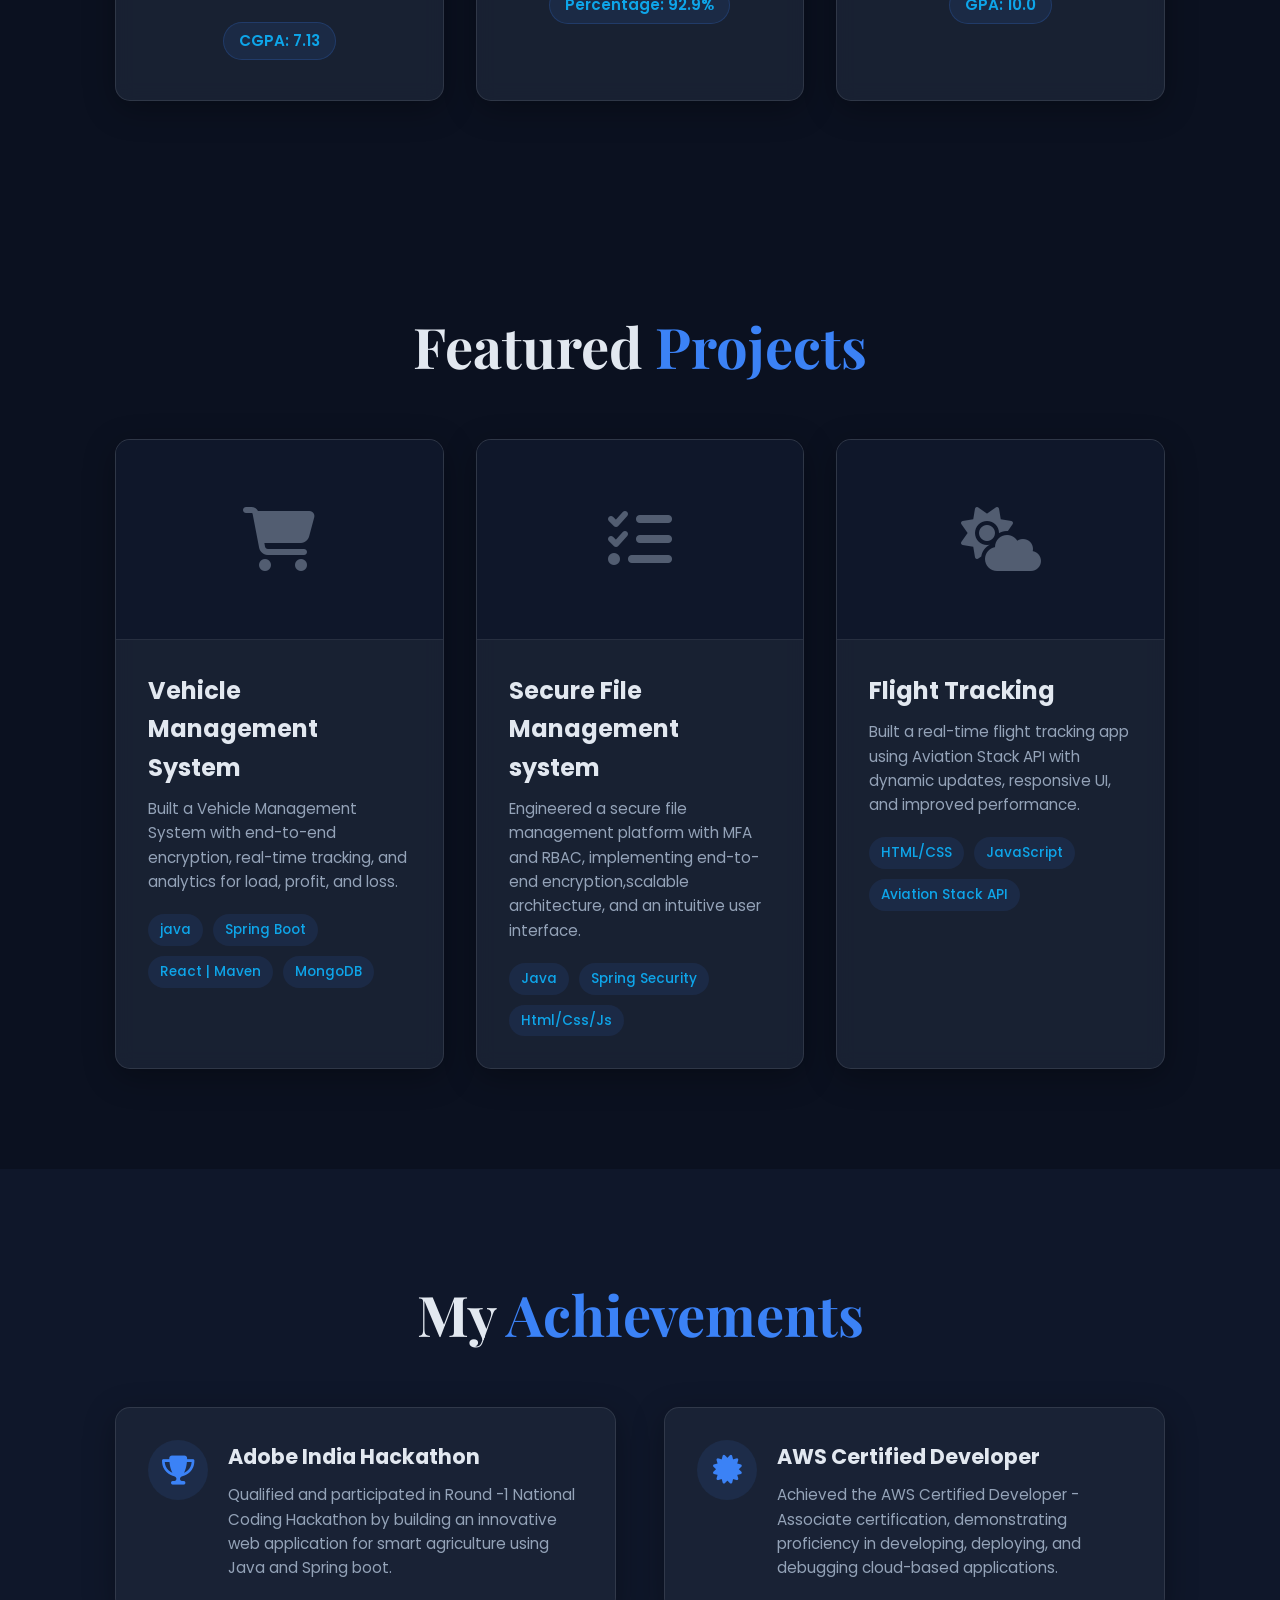
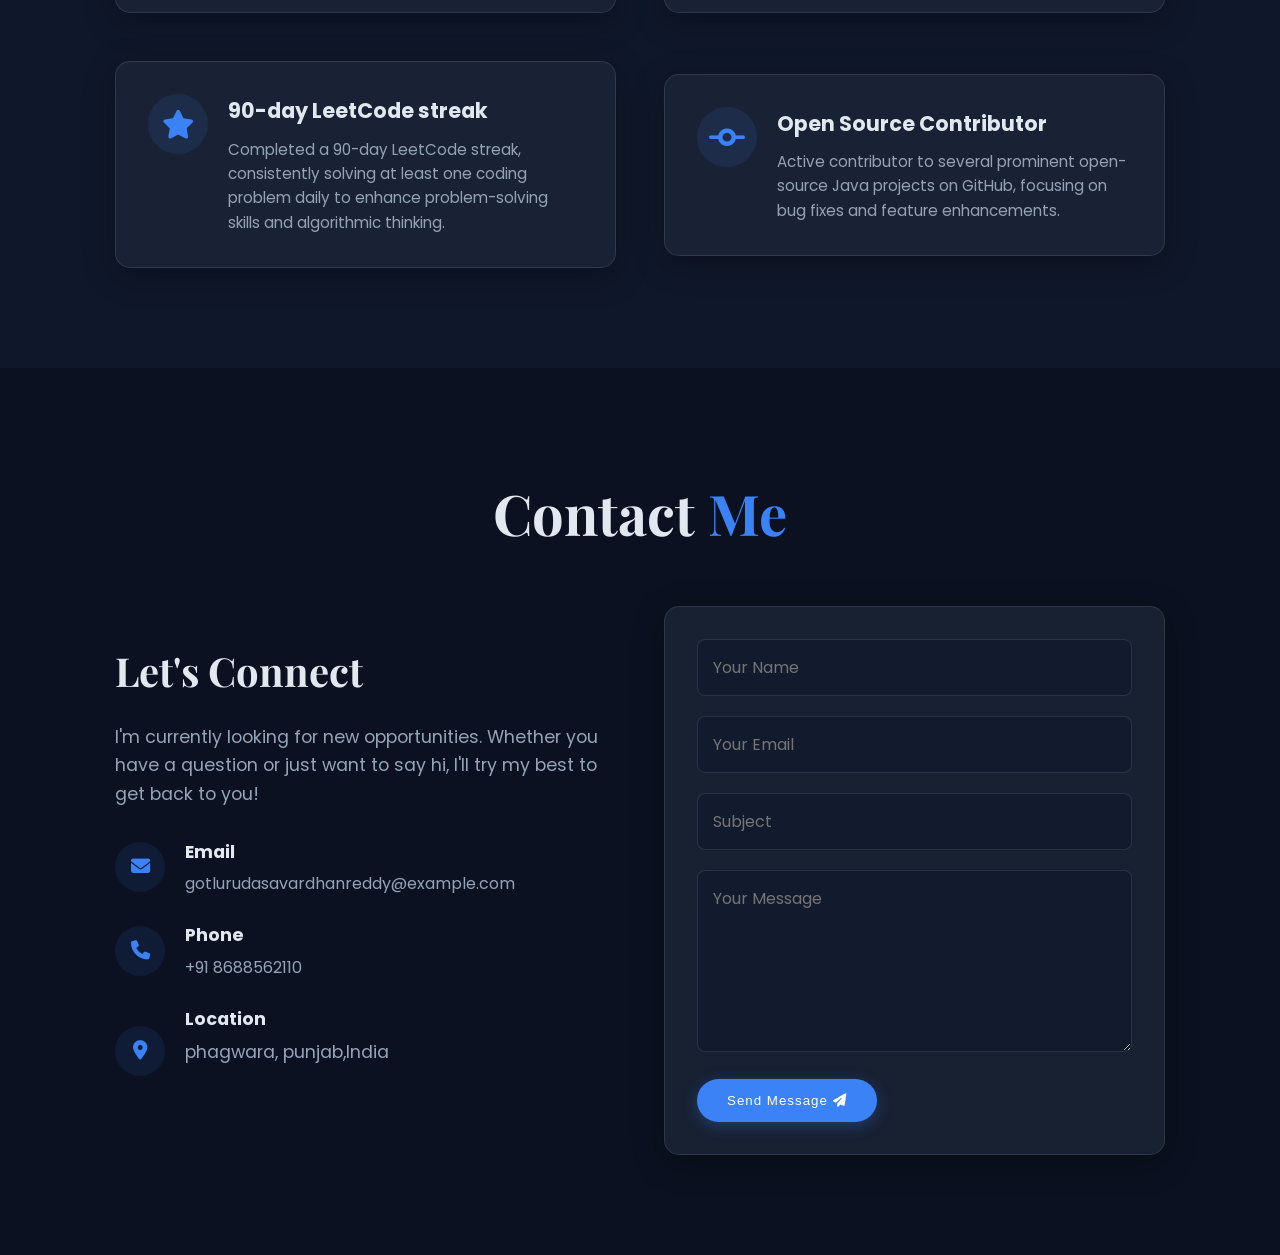
==== commit 1f80861a: "second commit in portfolio" ====
--- a/src/main/resources/static/index.html
+++ b/src/main/resources/static/index.html
@@ -29,7 +29,7 @@
                 <li><a href="#projects">Projects</a></li>
                 <li><a href="#achievements">Achievements</a></li>
                 <li><a href="#contact">Contact</a></li>
-                <li><a href="/cv.pdf" download="Gotluru_Dasavardhan_Reddy_CV.pdf" class="btn btn-cv">Download CV</a>
+                <li><a href="cv.pdf" download="Gotluru_Dasavardhan_Reddy_CV.pdf" class="btn btn-cv">Download CV</a>
                 </li>
             </ul>
             <div class="hamburger">
@@ -65,8 +65,10 @@
         </div>
         <div class="home-img">
             <div class="img-box">
-                <!-- Replace with an actual image or illustration -->
+                <!-- Replace with an actual image or illustration -
                 <i class="fa-solid fa-code icon-large placeholder-img"></i>
+            -->
+                <img src="images/own_image.PNG" alt="My Profile" class="profile-img">
             </div>
         </div>
         <div class="scroll-down">
@@ -81,6 +83,7 @@
             <div class="about-img">
                 <div class="glass-panel">
                     <i class="fa-solid fa-user-astronaut icon-large"></i>
+
                 </div>
             </div>
             <div class="about-text">
@@ -307,19 +310,20 @@
                         <a href="https://github.com/DasavardhanReddy/FLIGHT-TRACKING-.git"><i
                                 class="fab fa-github"></i></a>
                     </div>
-                </div <div class="project-info">
-                <h3>Flight Tracking</h3>
-                <p>
-                    Built a real-time flight tracking app using Aviation Stack API with dynamic updates,
-                    responsive UI, and improved performance.
-                </p>
-                <div class="tech-stack">
-                    <span>HTML/CSS</span>
-                    <span>JavaScript</span>
-                    <span>Aviation Stack API</span>
-                </div>
-            </div>
-        </div>
+                </div>
+                <div class="project-info">
+                    <h3>Flight Tracking</h3>
+                    <p>
+                        Built a real-time flight tracking app using Aviation Stack API with dynamic updates,
+                        responsive UI, and improved performance.
+                    </p>
+                    <div class="tech-stack">
+                        <span>HTML/CSS</span>
+                        <span>JavaScript</span>
+                        <span>Aviation Stack API</span>
+                    </div>
+                </div>
+            </div>
         </div>
     </section>
 
@@ -420,18 +424,18 @@
                 </div>
             </div>
 
-            <form class="contact-form glass-card">
+            <form id="contactForm" class="contact-form glass-card">
                 <div class="input-group">
-                    <input type="text" placeholder="Your Name" required />
+                    <input type="text" name="name" placeholder="Your Name" required />
                 </div>
                 <div class="input-group">
-                    <input type="email" placeholder="Your Email" required />
+                    <input type="email" name="email" placeholder="Your Email" required />
                 </div>
                 <div class="input-group">
-                    <input type="text" placeholder="Subject" required />
+                    <input type="text" name="subject" placeholder="Subject" required />
                 </div>
                 <div class="input-group">
-                    <textarea cols="30" rows="6" placeholder="Your Message" required></textarea>
+                    <textarea name="message" cols="30" rows="6" placeholder="Your Message" required></textarea>
                 </div>
                 <button type="submit" class="btn">
                     Send Message <i class="fa-solid fa-paper-plane"></i>
@@ -440,14 +444,14 @@
         </div>
     </section>
 
-    <!-- CV Viewer Modal -->
+    <!-- CV Viewer Modal 
     <div id="cvModal" class="cv-modal">
         <div class="cv-modal-overlay"></div>
         <div class="cv-modal-container">
             <button id="closeCvBtn" class="cv-close-btn" title="Close">
                 <i class="fa-solid fa-times"></i>
             </button>
-            <a id="downloadCvLink" href="cv.pdf" download="Dasavardhan_Reddy_CV.pdf" class="cv-download-float"
+            <a id="downloadCvLink" href="cv" download="Dasavardhan_Reddy_CV.pdf" class="cv-download-float"
                 title="Download CV">
                 <i class="fa-solid fa-download"></i>
             </a>
@@ -455,7 +459,7 @@
                 <iframe id="cvFrame" src="cv.pdf" type="application/pdf"></iframe>
             </div>
         </div>
-    </div>
+    </div>-->
 
     <!-- Custom JS -->
     <script src="js/main.js"></script>
--- a/src/main/resources/static/css/style.css
+++ b/src/main/resources/static/css/style.css
@@ -413,6 +413,8 @@
     align-items: center;
 }
 
+
+
 .img-box {
     width: 400px;
     height: 400px;
@@ -424,7 +426,22 @@
     box-shadow: 0 0 50px rgba(59, 130, 246, 0.2);
     border: 2px solid var(--glass-border);
     position: relative;
+
+
+
     animation: float 6s ease-in-out infinite;
+    overflow: hidden;
+
+    .profile-img {
+        width: 100%;
+        height: 100%;
+        object-fit: cover;
+        /* keeps image properly fitted */
+        border-radius: 50%;
+        object-position: center;
+        background-size: cover;
+        object-position: 50% 20%;
+    }
 }
 
 @keyframes float {
@@ -476,6 +493,8 @@
     justify-content: center;
     align-items: center;
     box-shadow: -20px 20px 0px rgba(59, 130, 246, 0.2);
+
+
 }
 
 .about-text h3 {
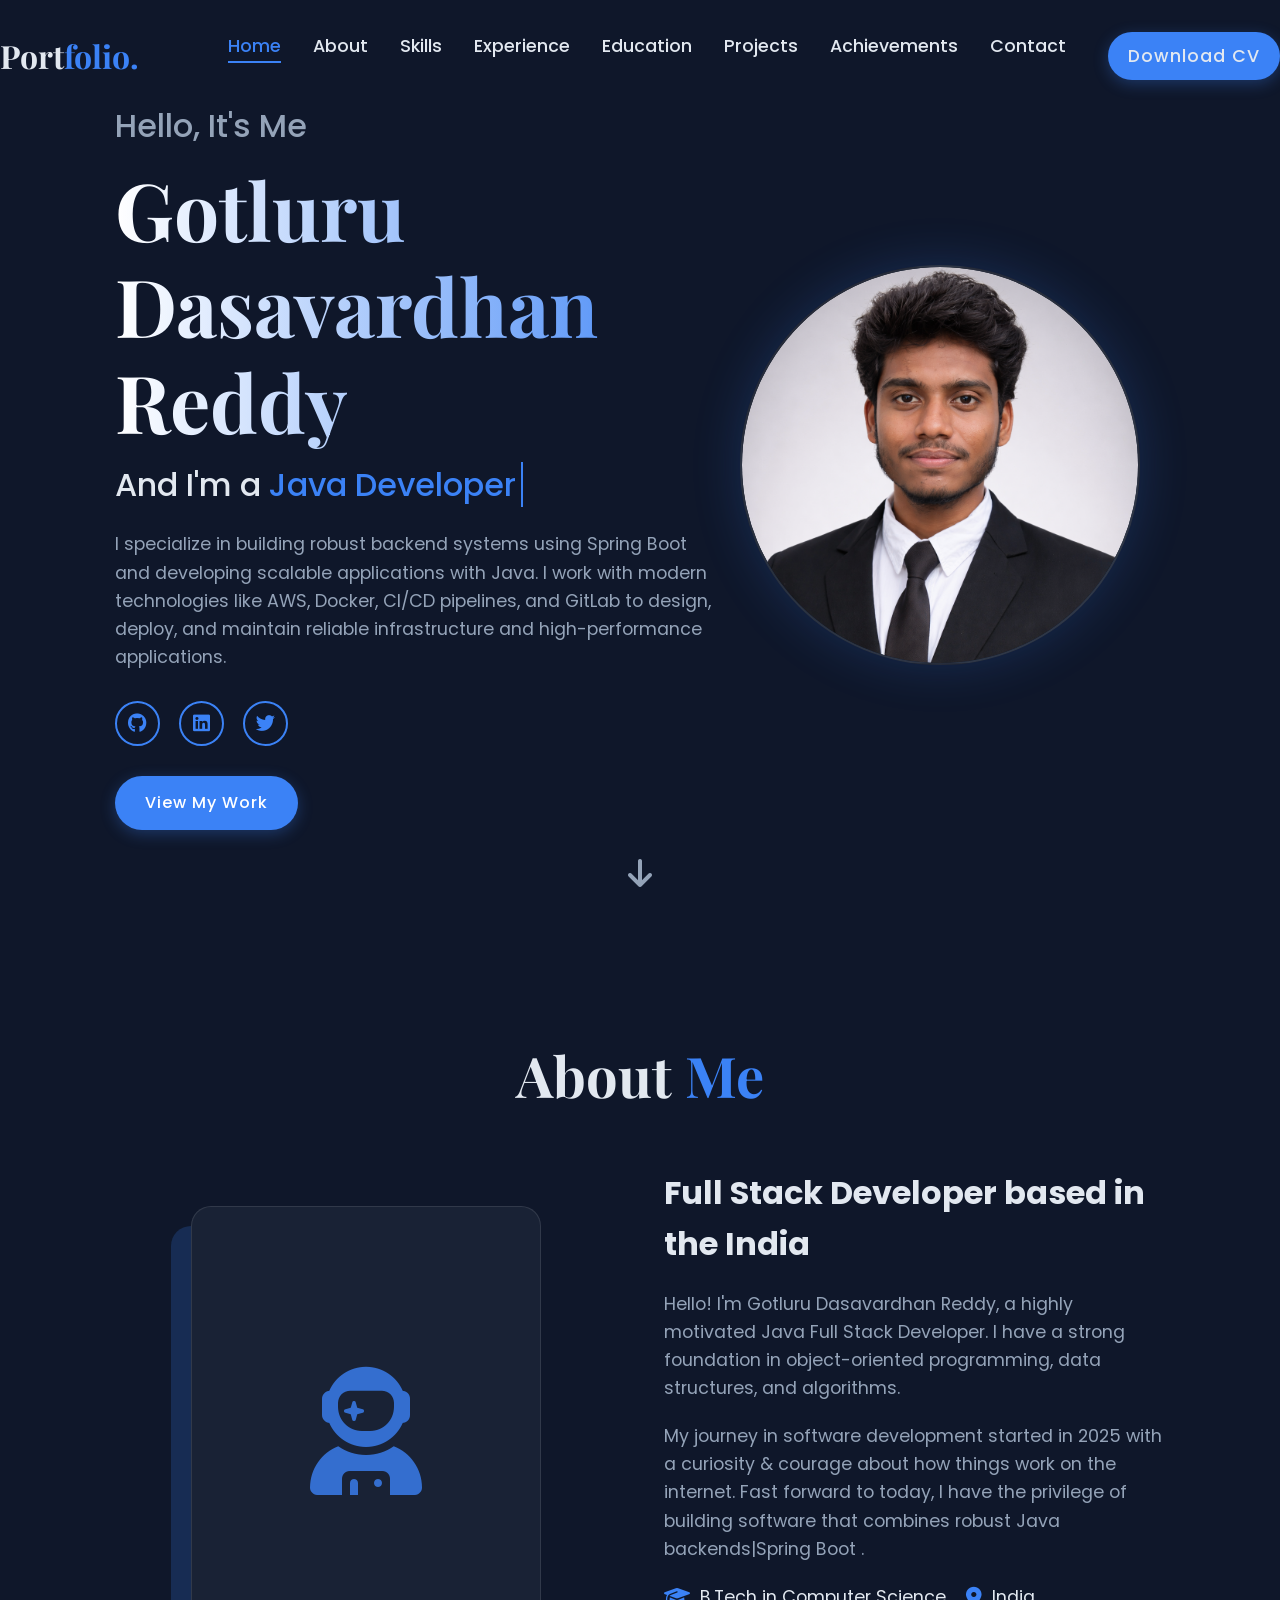
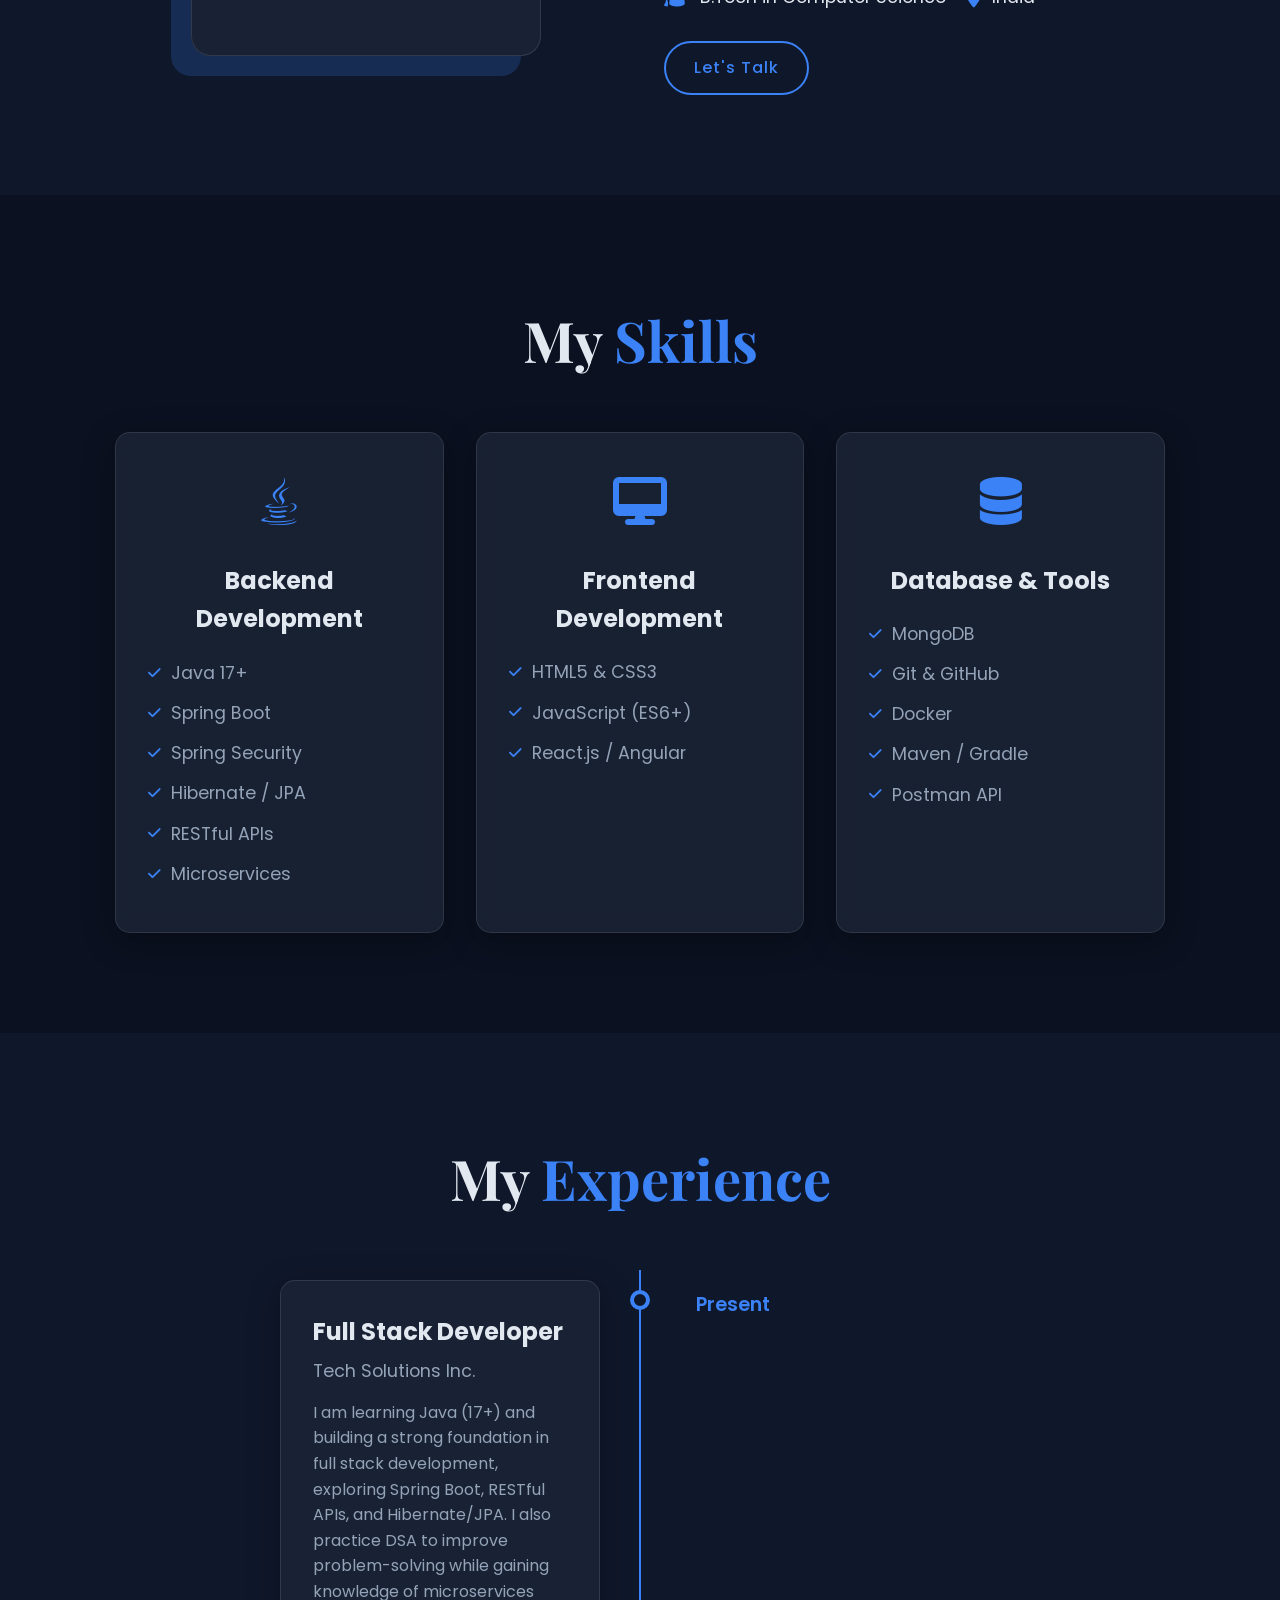
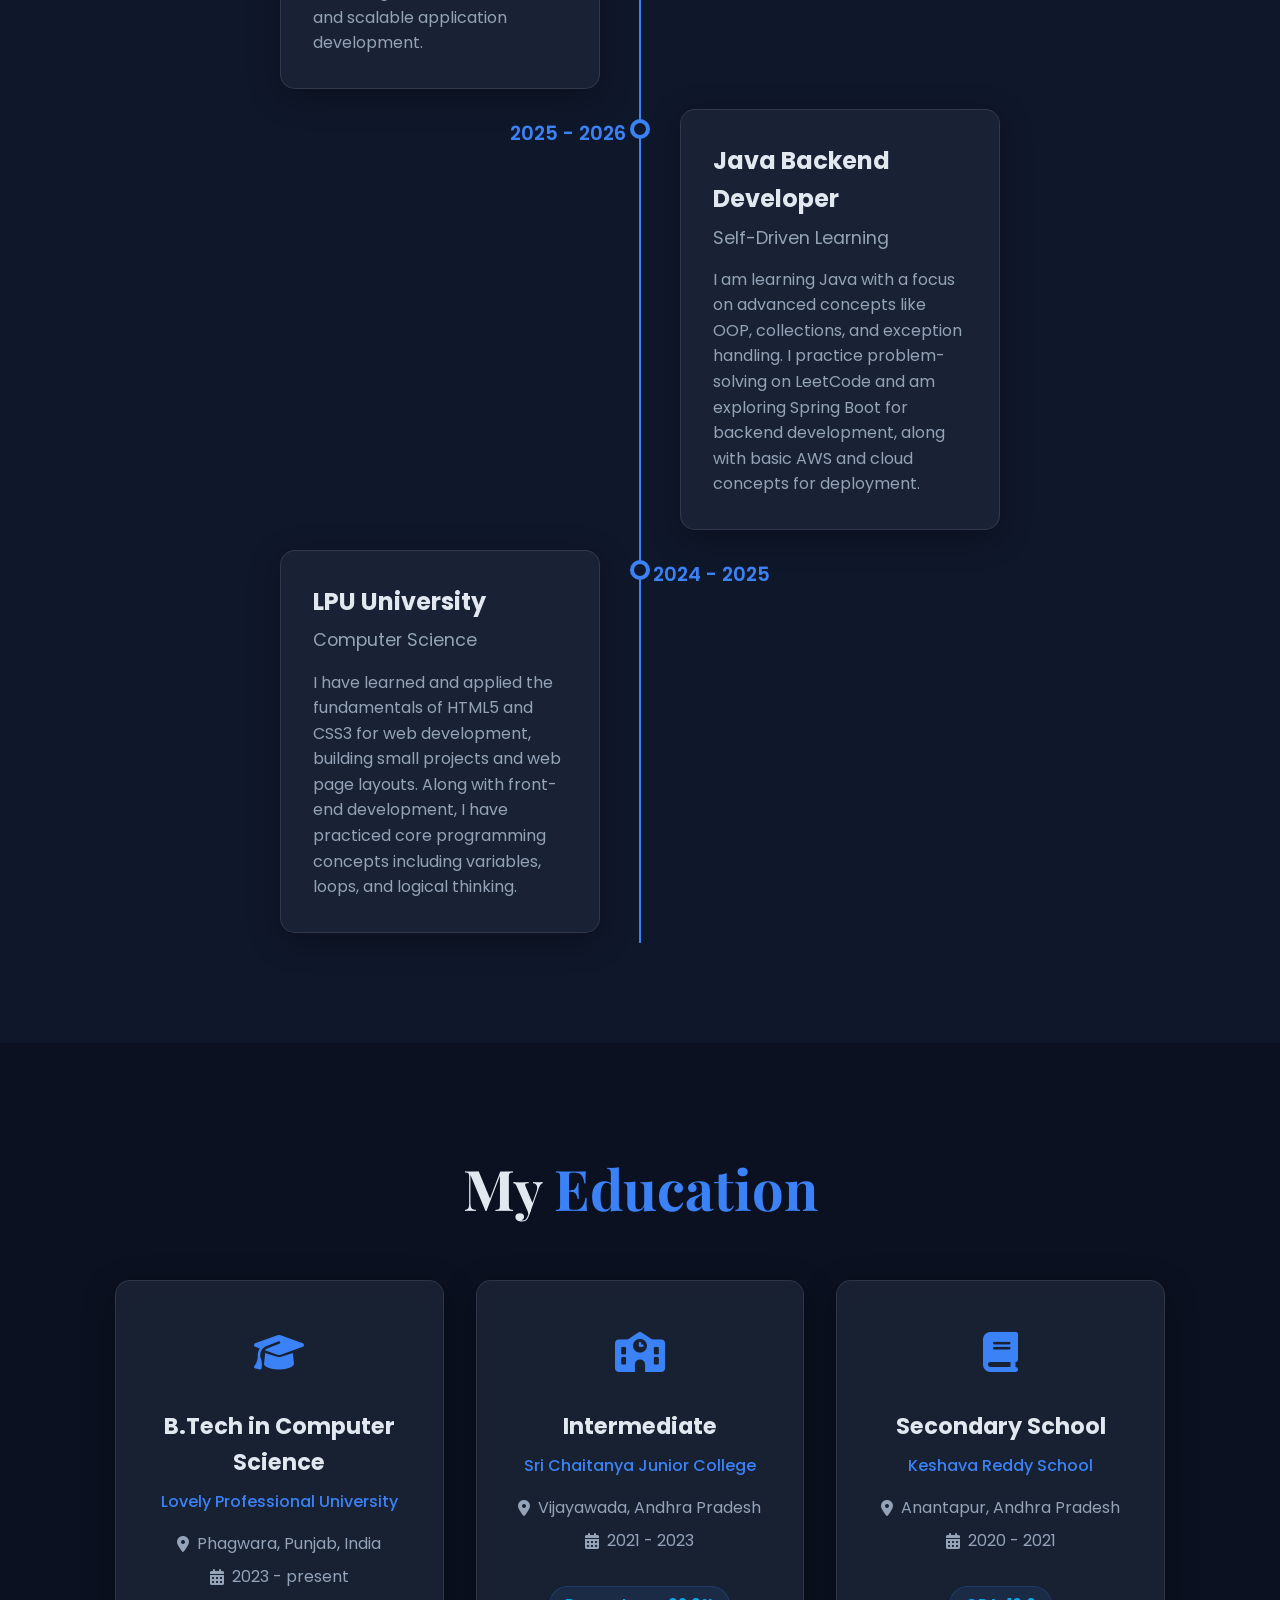
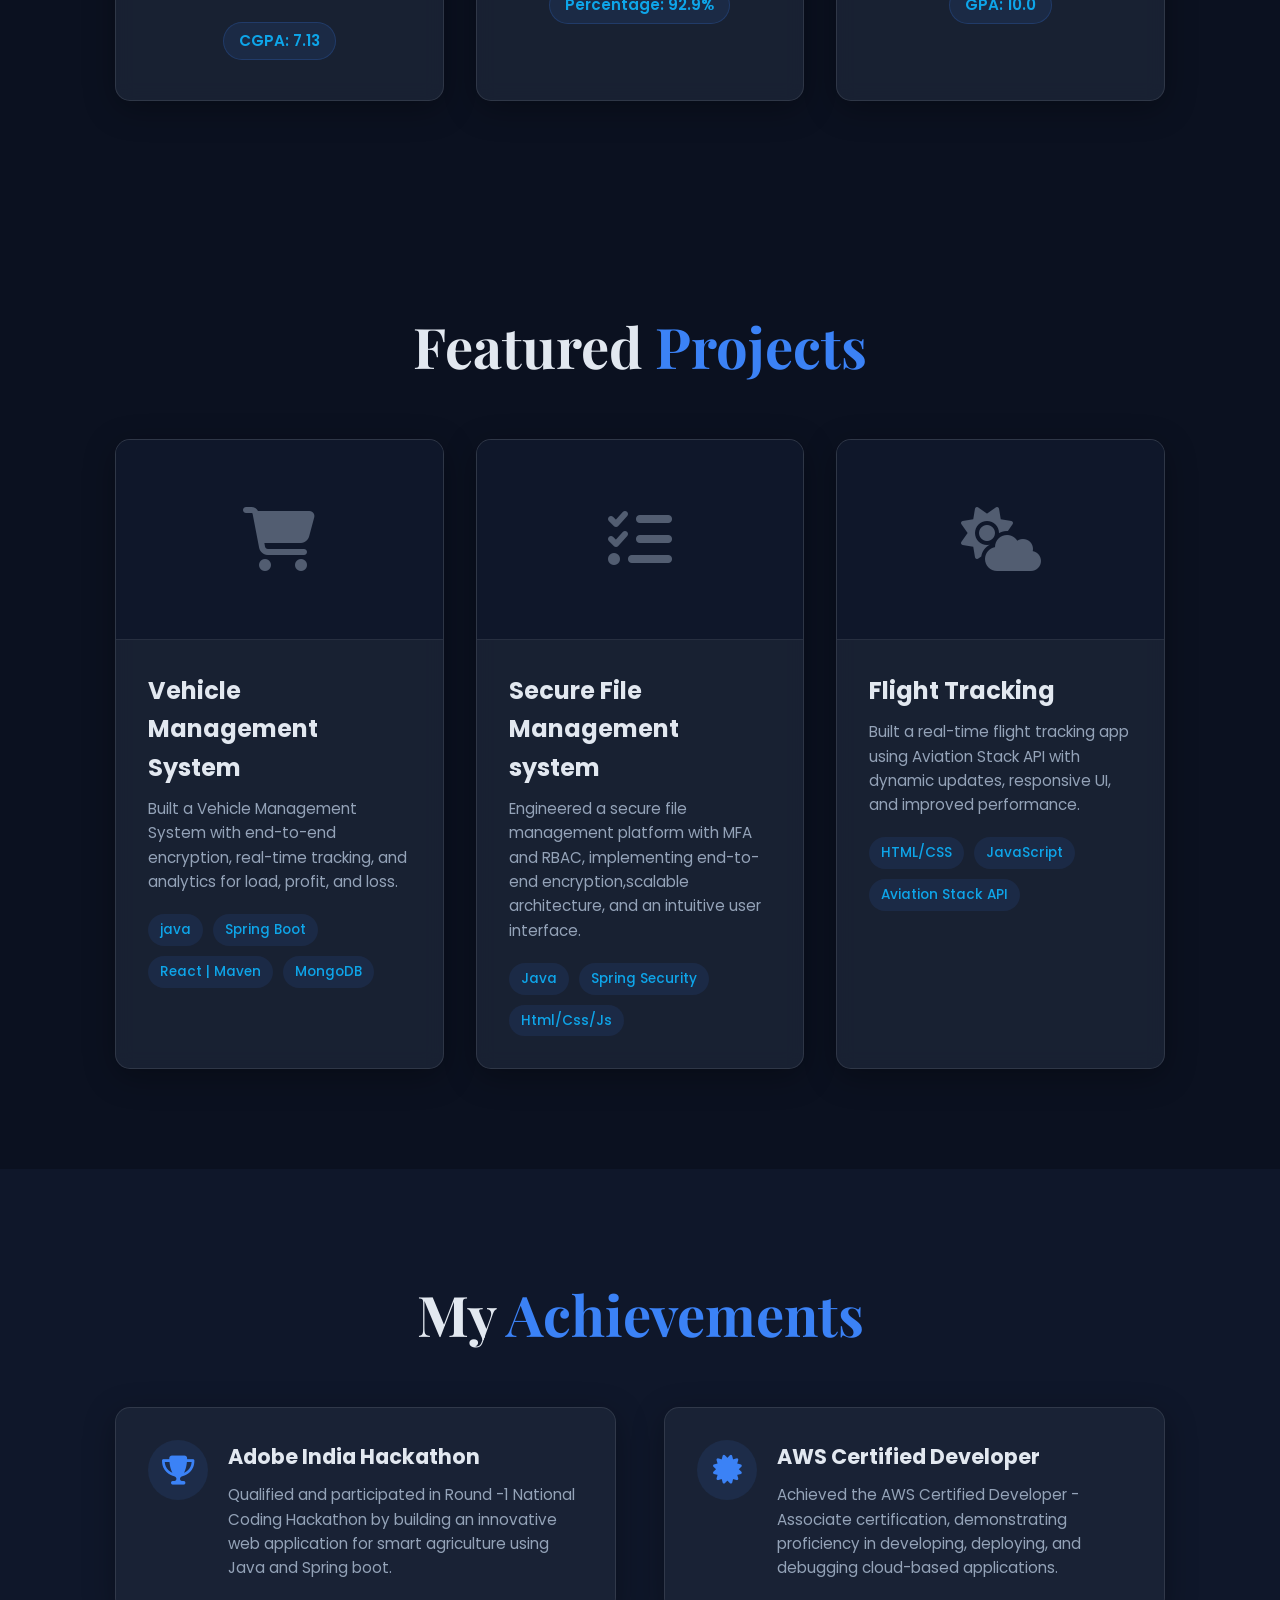
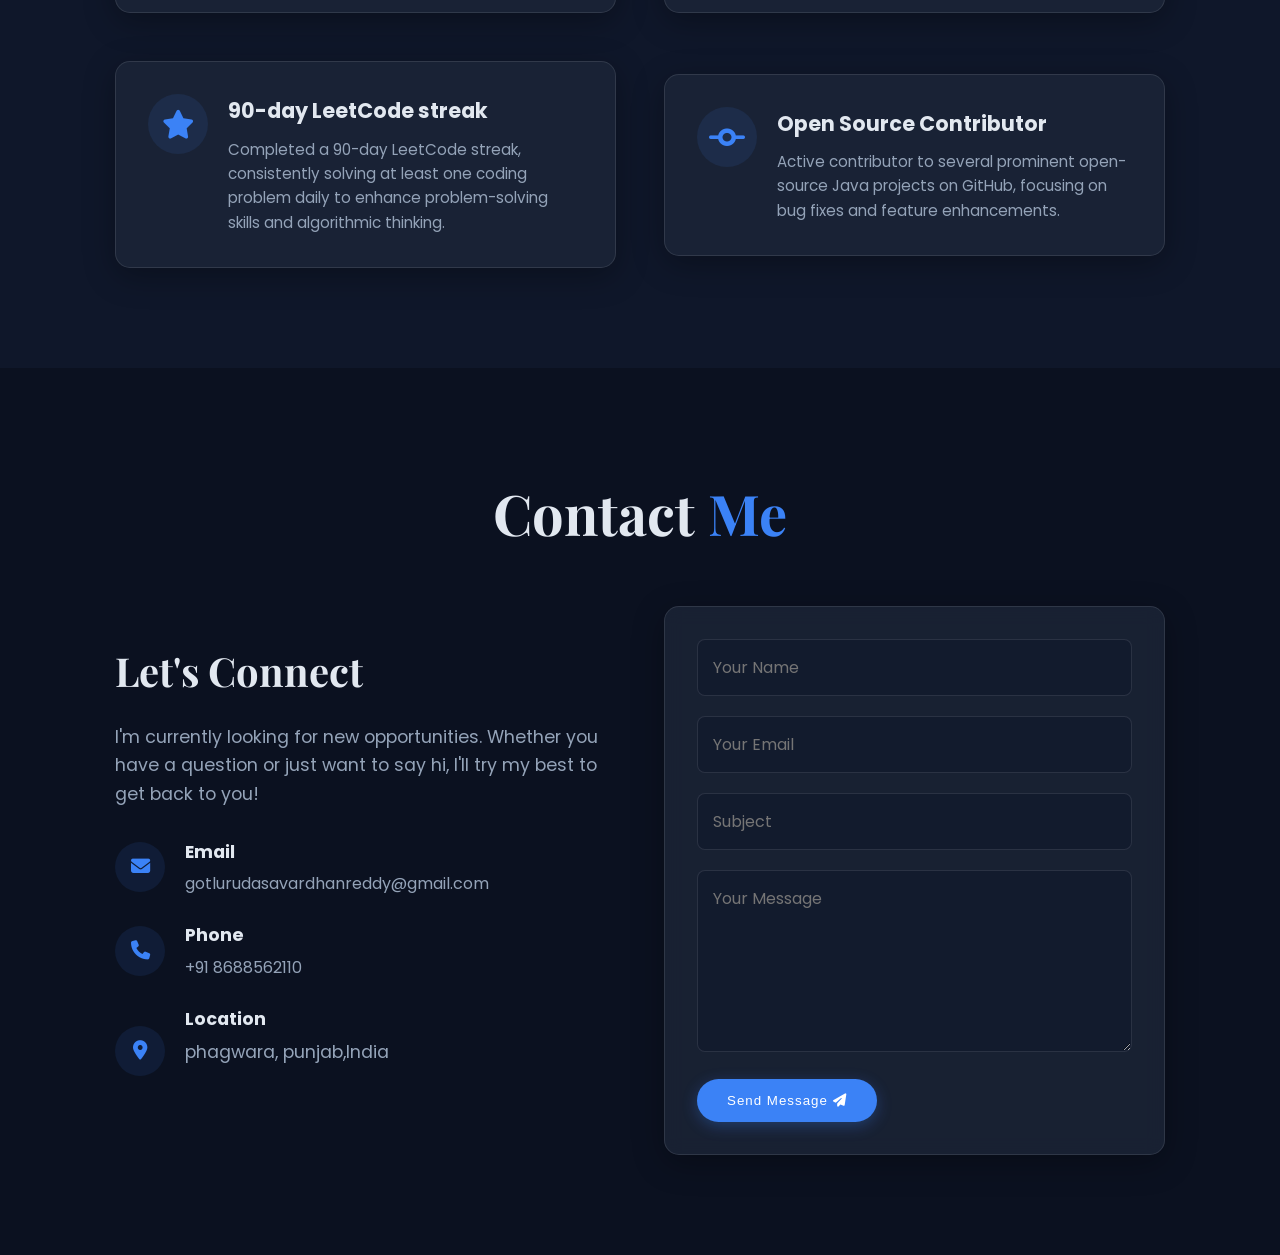
==== commit 98ed947b: "Prepare for Netlify deployment and update contact email" ====
--- a/src/main/resources/static/index.html
+++ b/src/main/resources/static/index.html
@@ -402,7 +402,7 @@
                         <div>
                             <h4>Email</h4>
                             <a href="mailto:tejas@example.com">
-                                gotlurudasavardhanreddy@example.com</a>
+                                gotlurudasavardhanreddy@gmail.com</a>
                         </div>
                     </div>
 
@@ -424,7 +424,8 @@
                 </div>
             </div>
 
-            <form id="contactForm" class="contact-form glass-card">
+            <form id="contactForm" class="contact-form glass-card" data-netlify="true" name="contact" method="POST">
+                <input type="hidden" name="form-name" value="contact" />
                 <div class="input-group">
                     <input type="text" name="name" placeholder="Your Name" required />
                 </div>
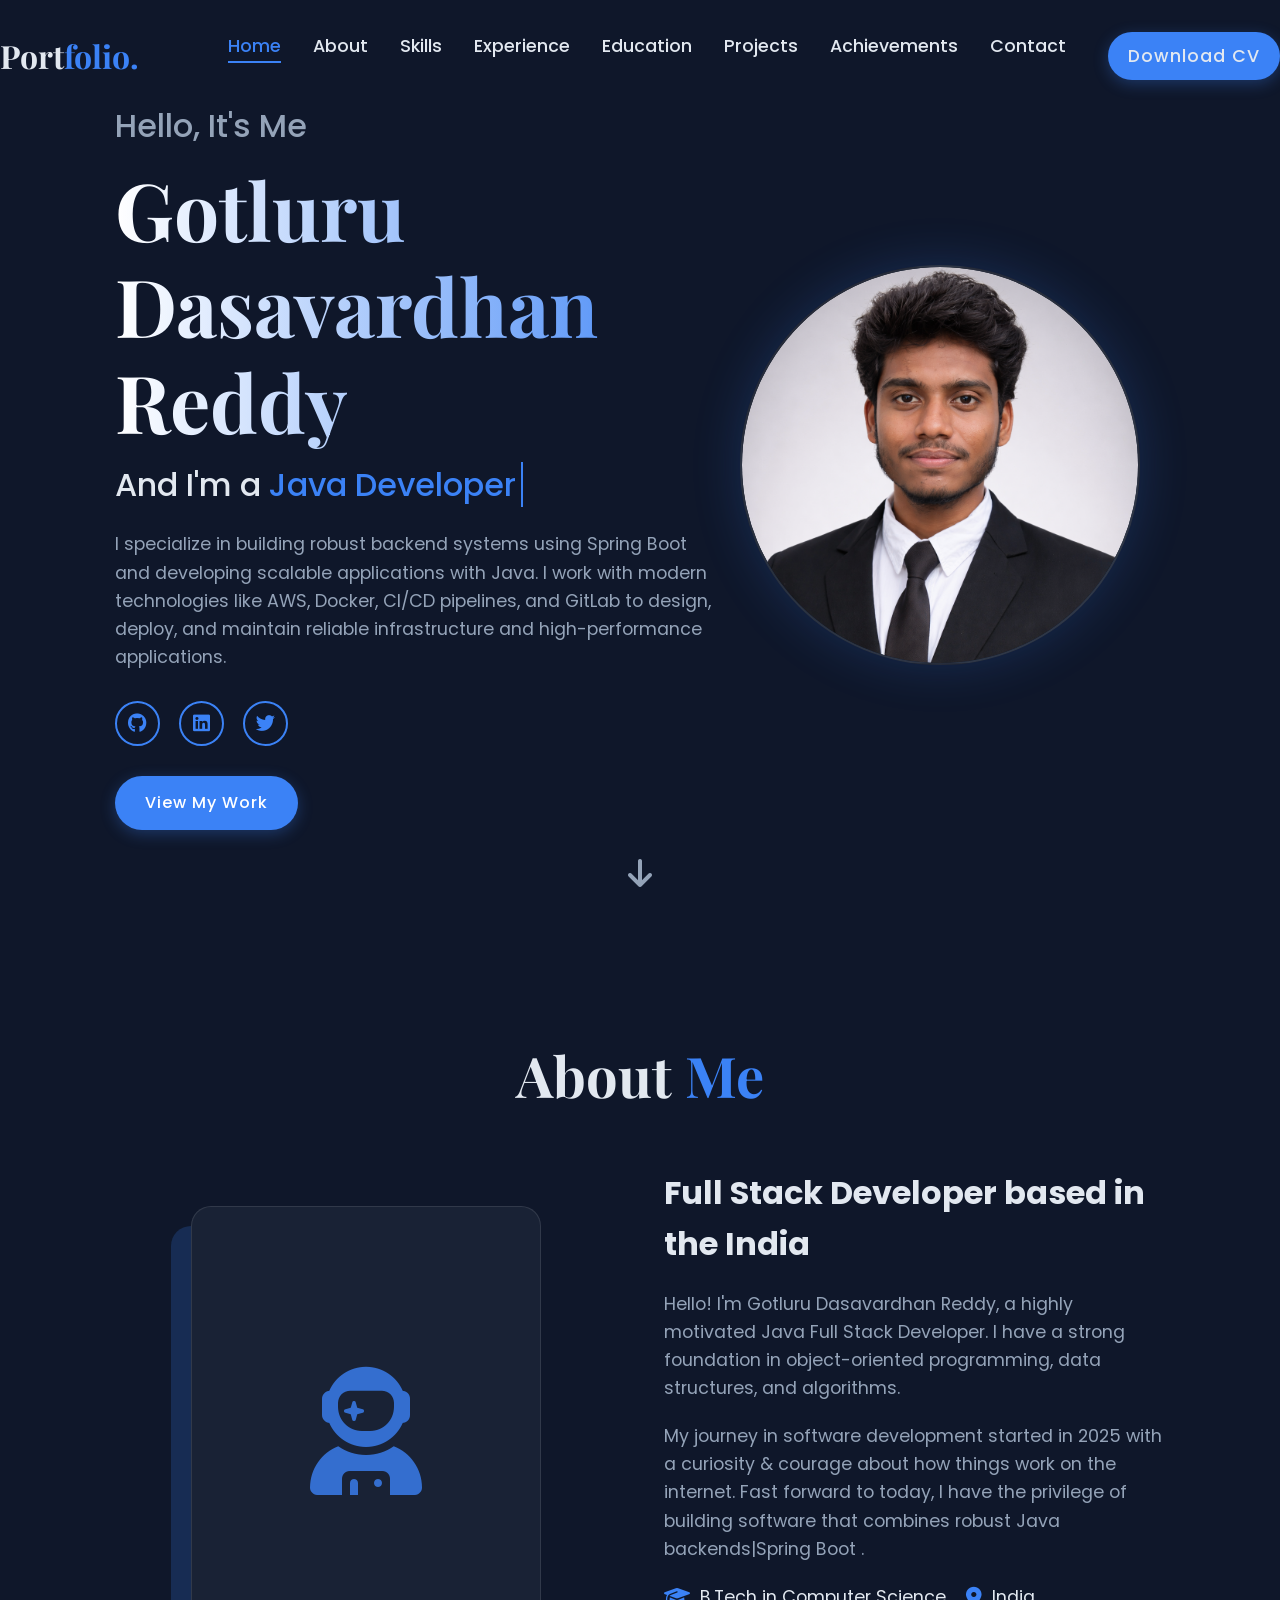
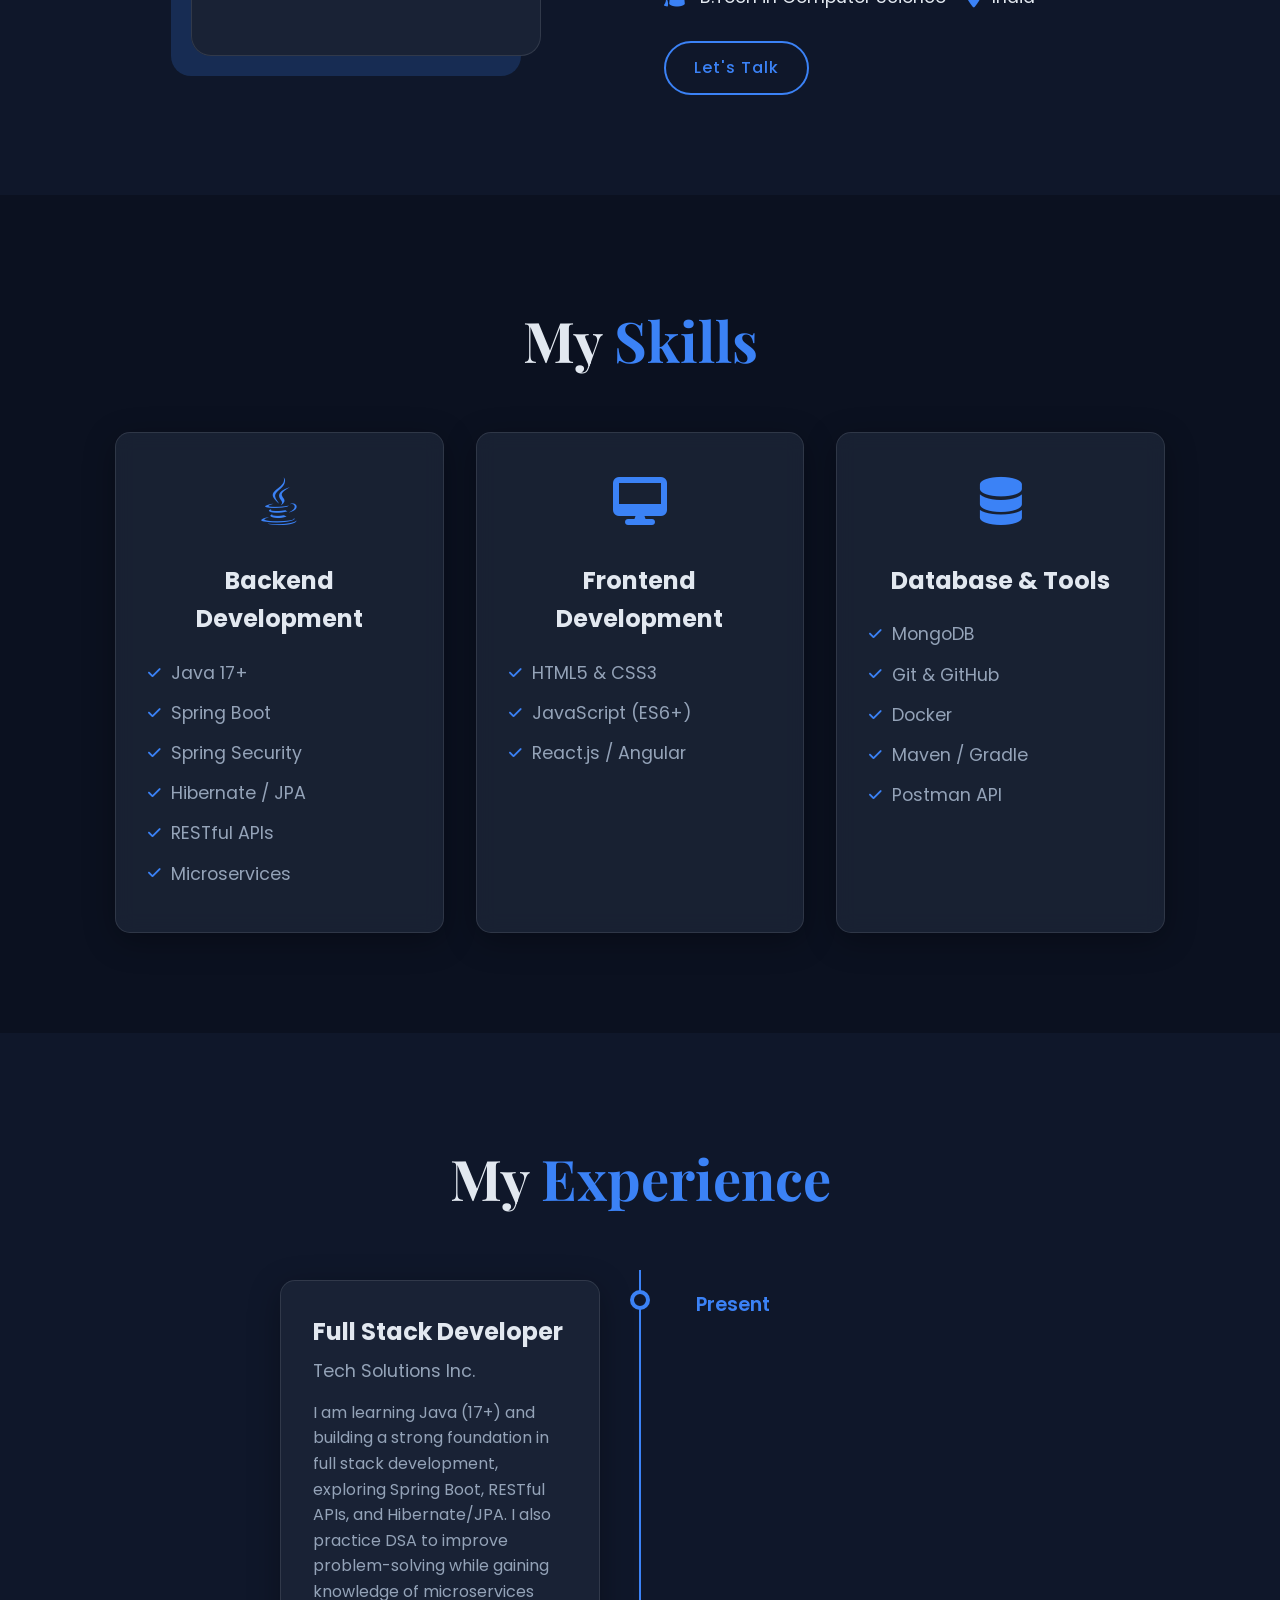
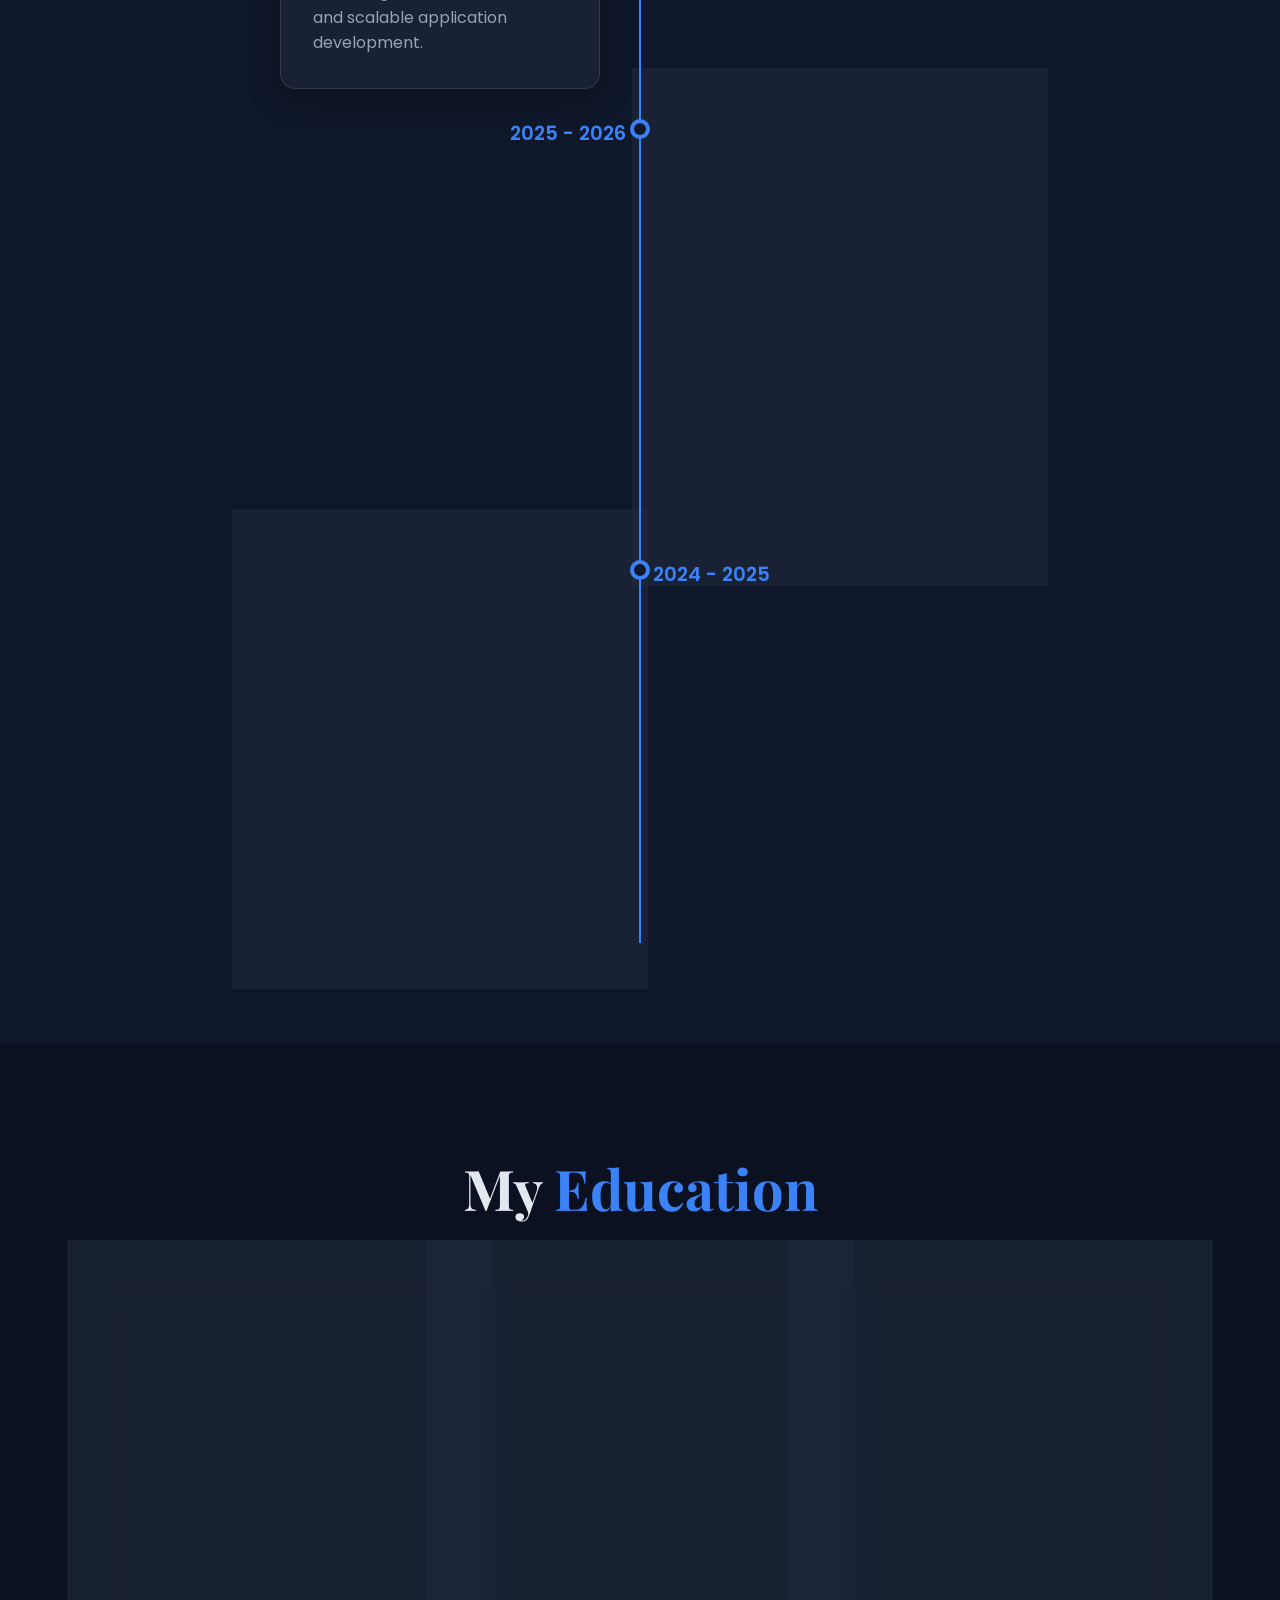
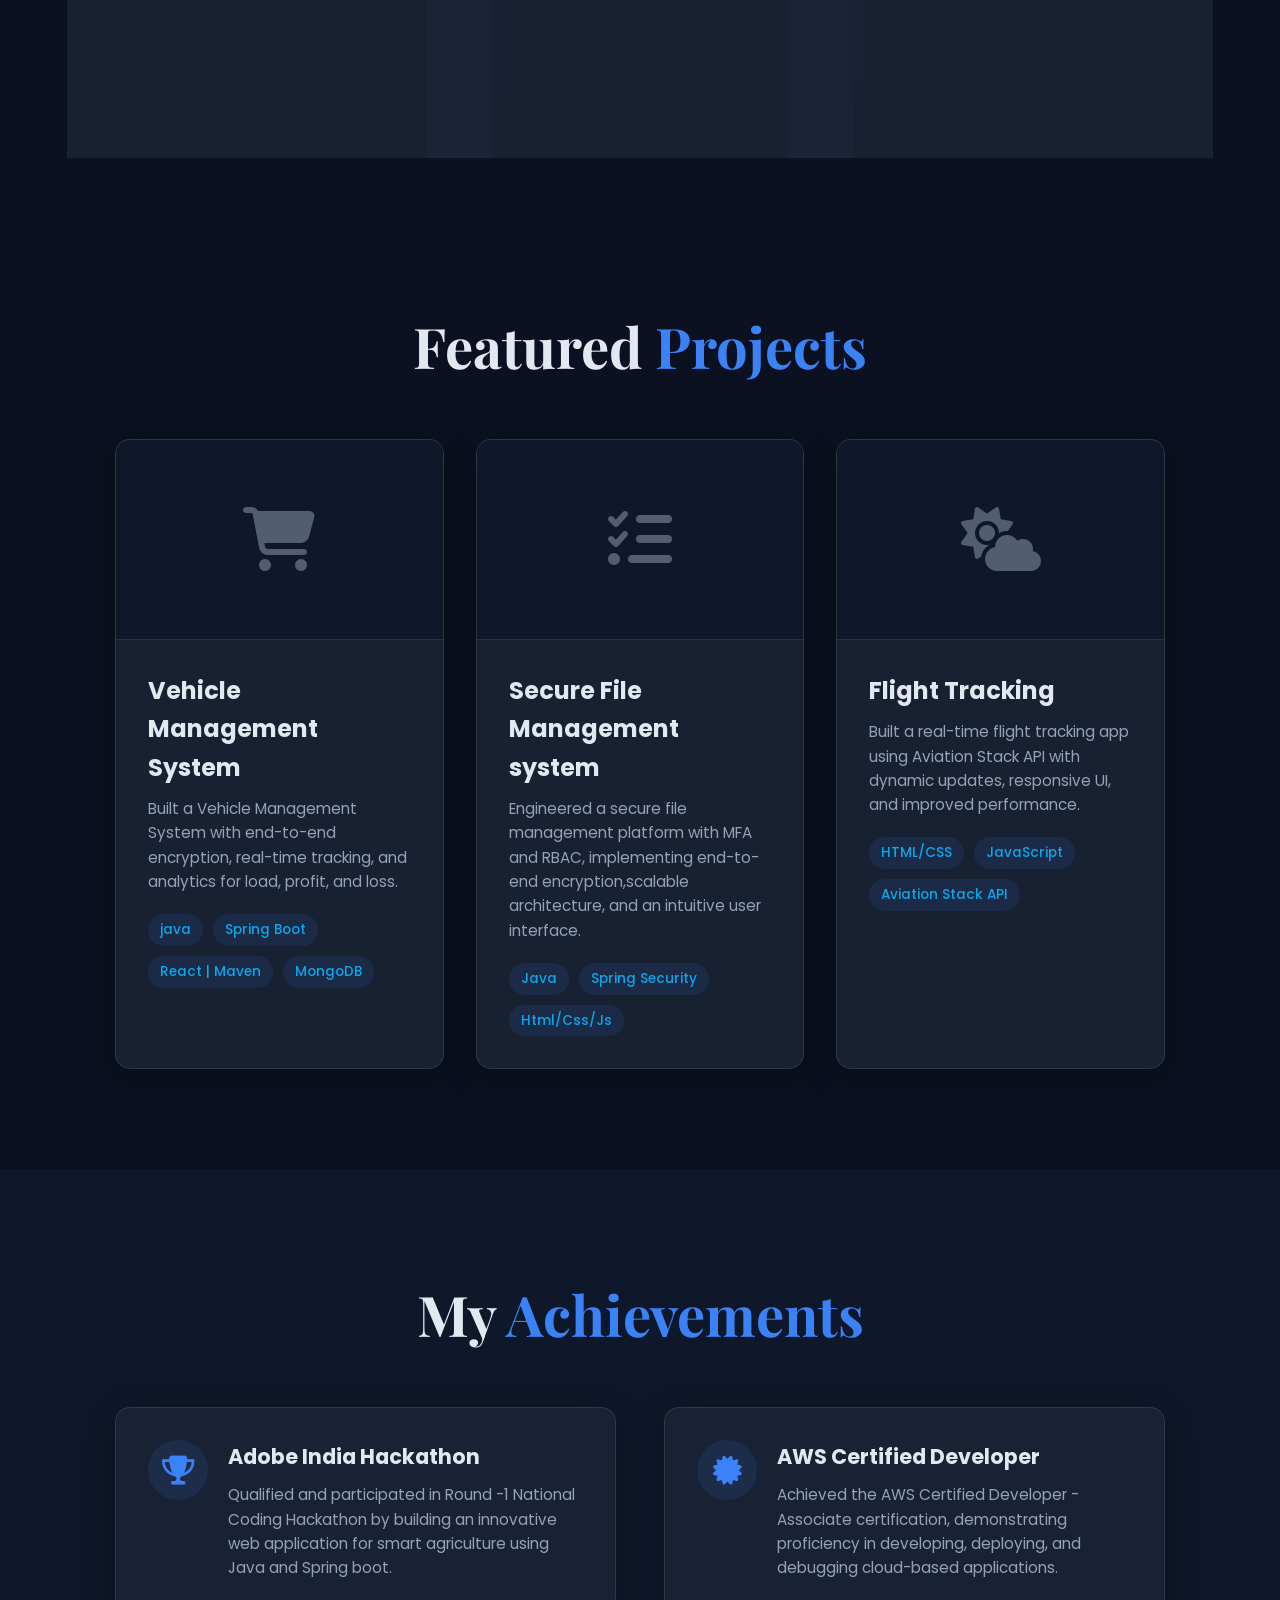
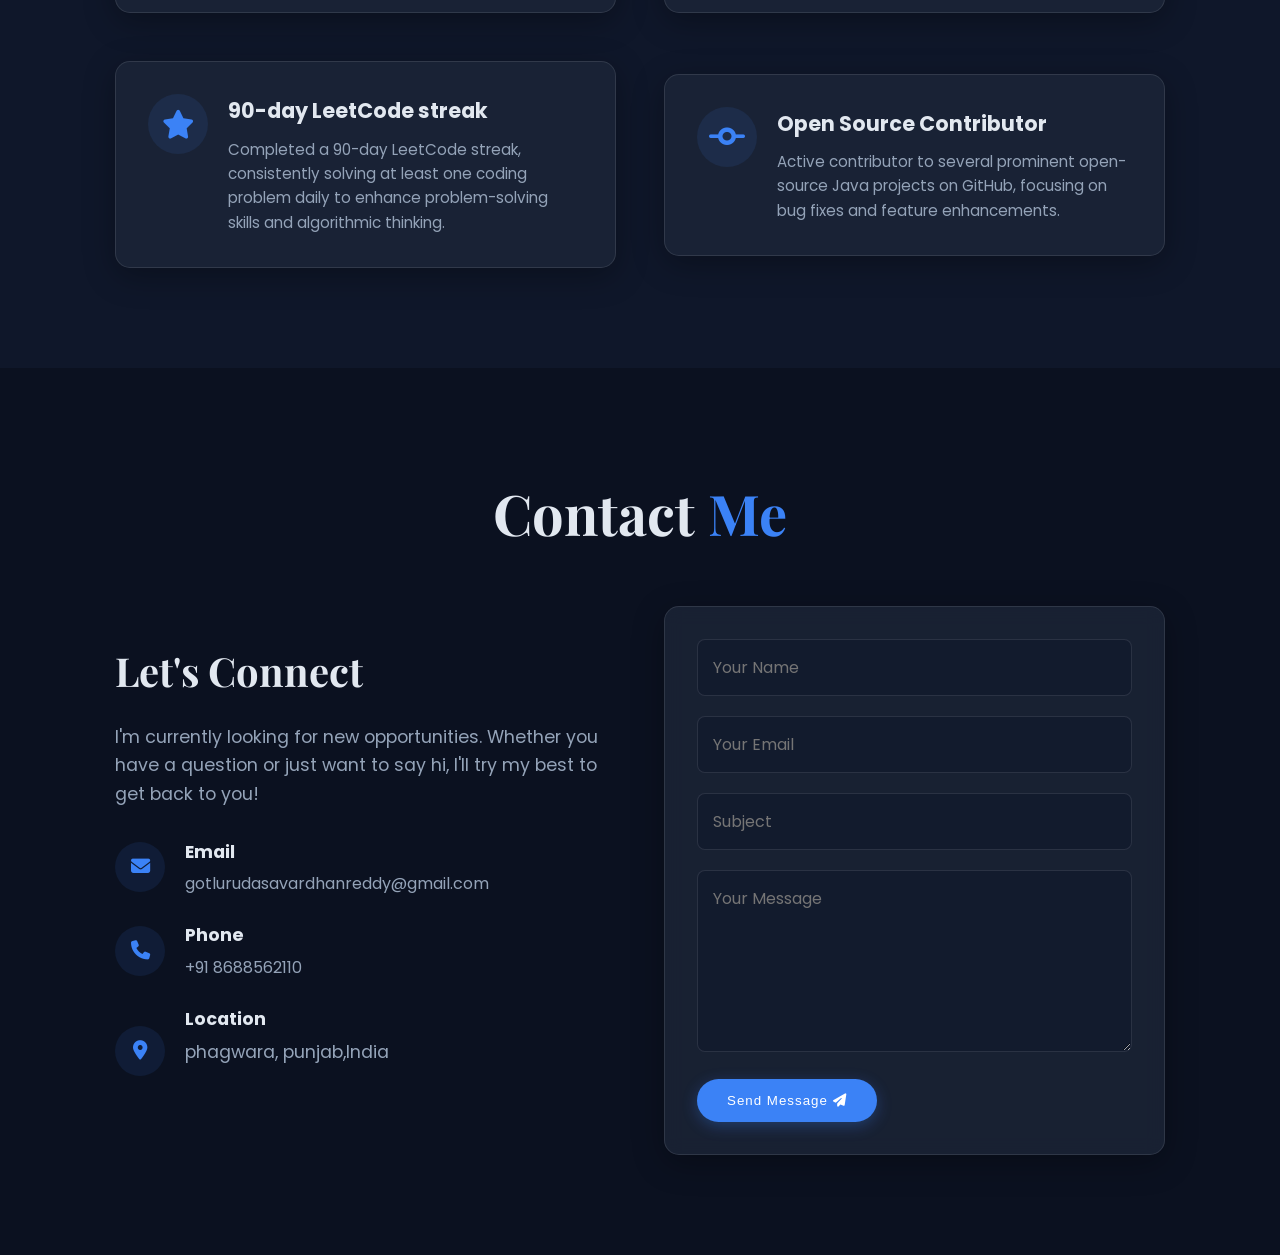
==== commit 5d7cc342: "Update application.properties for Render deployment (Port and MongoDB URI)" ====
--- a/src/main/resources/static/index.html
+++ b/src/main/resources/static/index.html
@@ -424,8 +424,7 @@
                 </div>
             </div>
 
-            <form id="contactForm" class="contact-form glass-card" data-netlify="true" name="contact" method="POST">
-                <input type="hidden" name="form-name" value="contact" />
+            <form id="contactForm" class="contact-form glass-card">
                 <div class="input-group">
                     <input type="text" name="name" placeholder="Your Name" required />
                 </div>
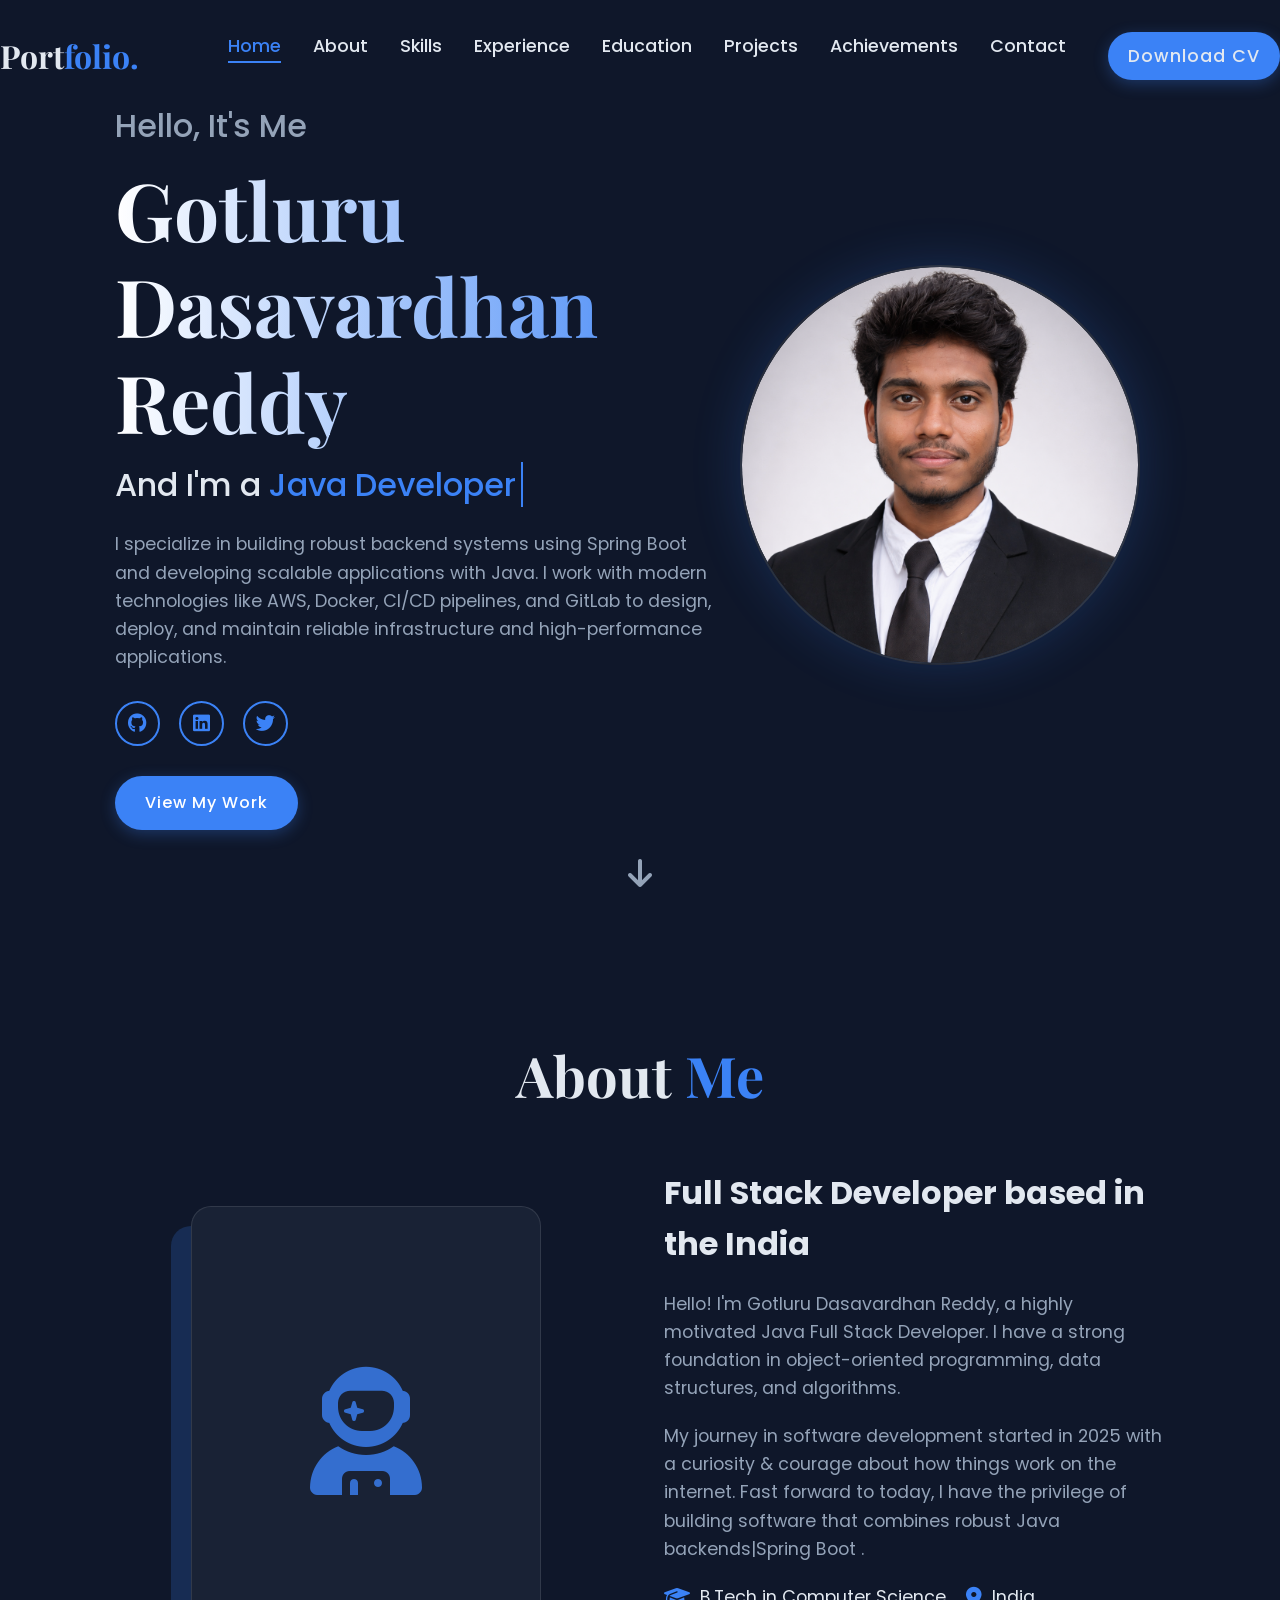
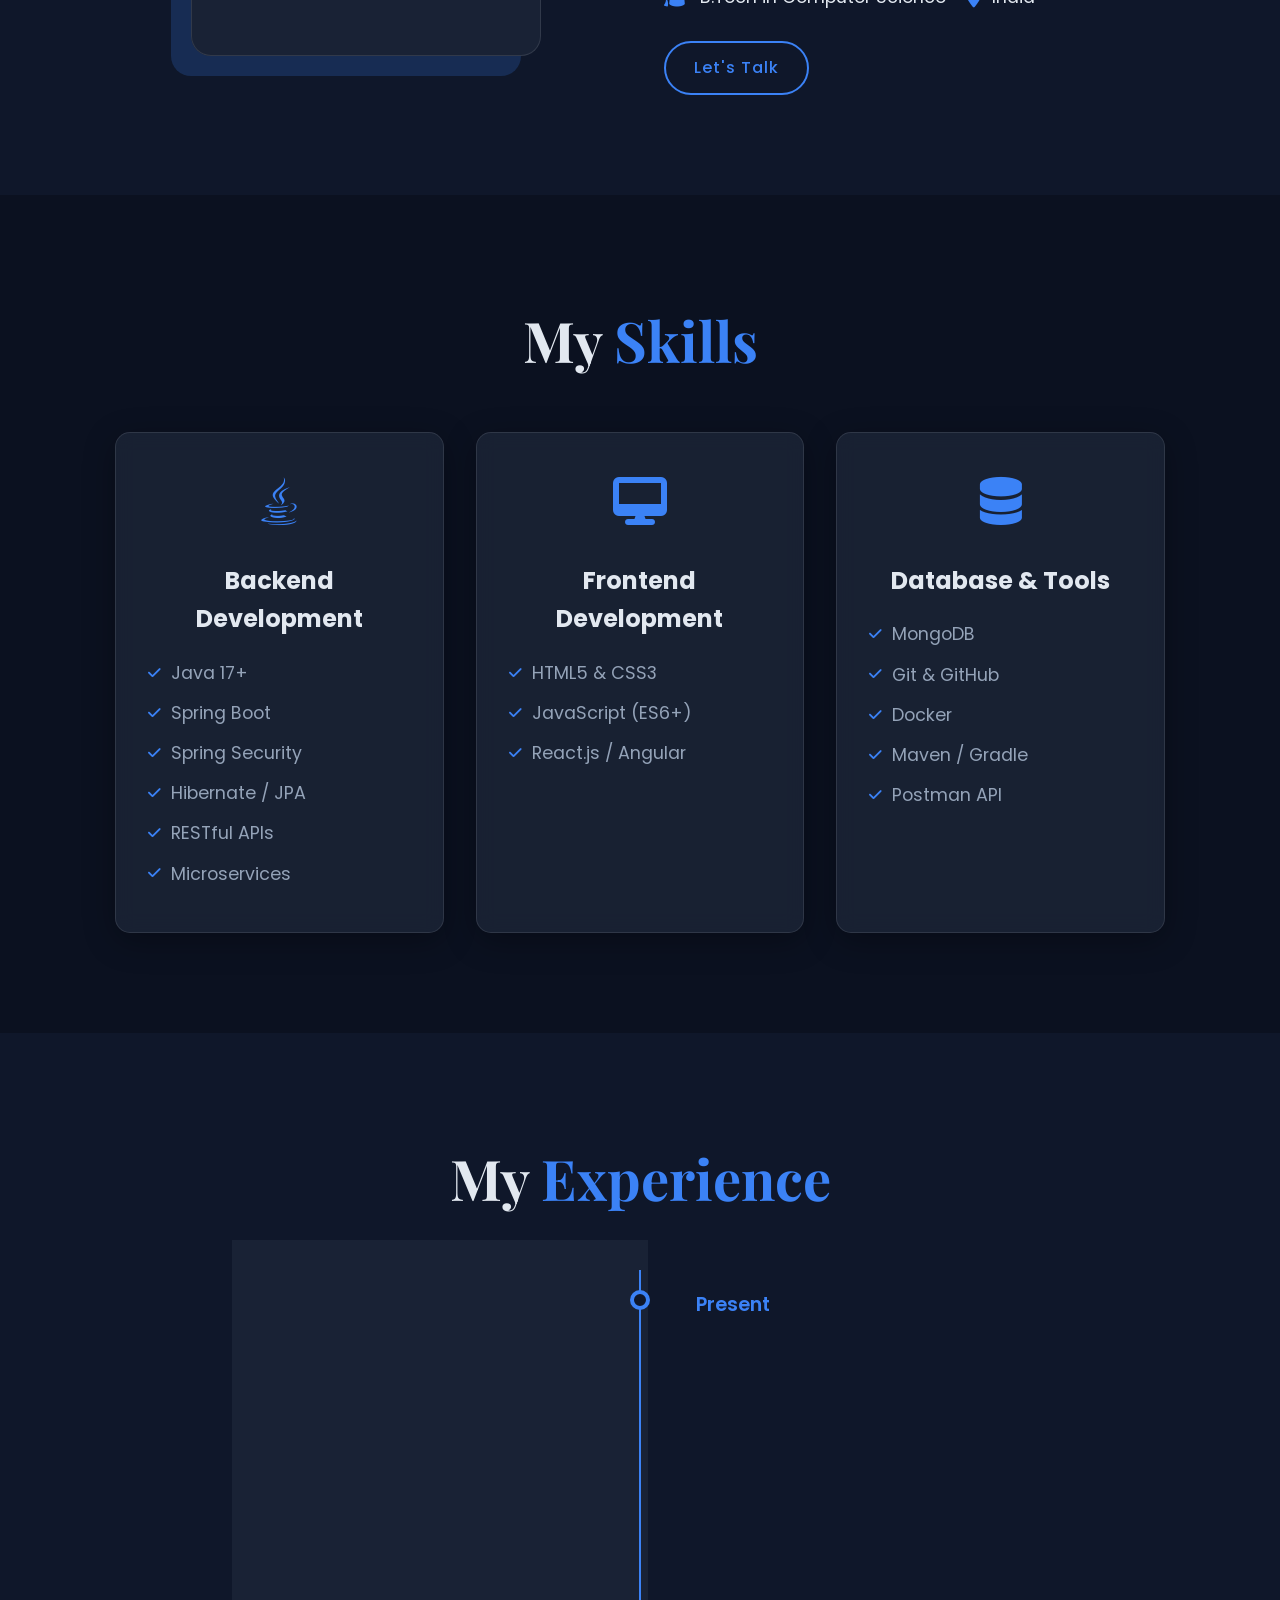
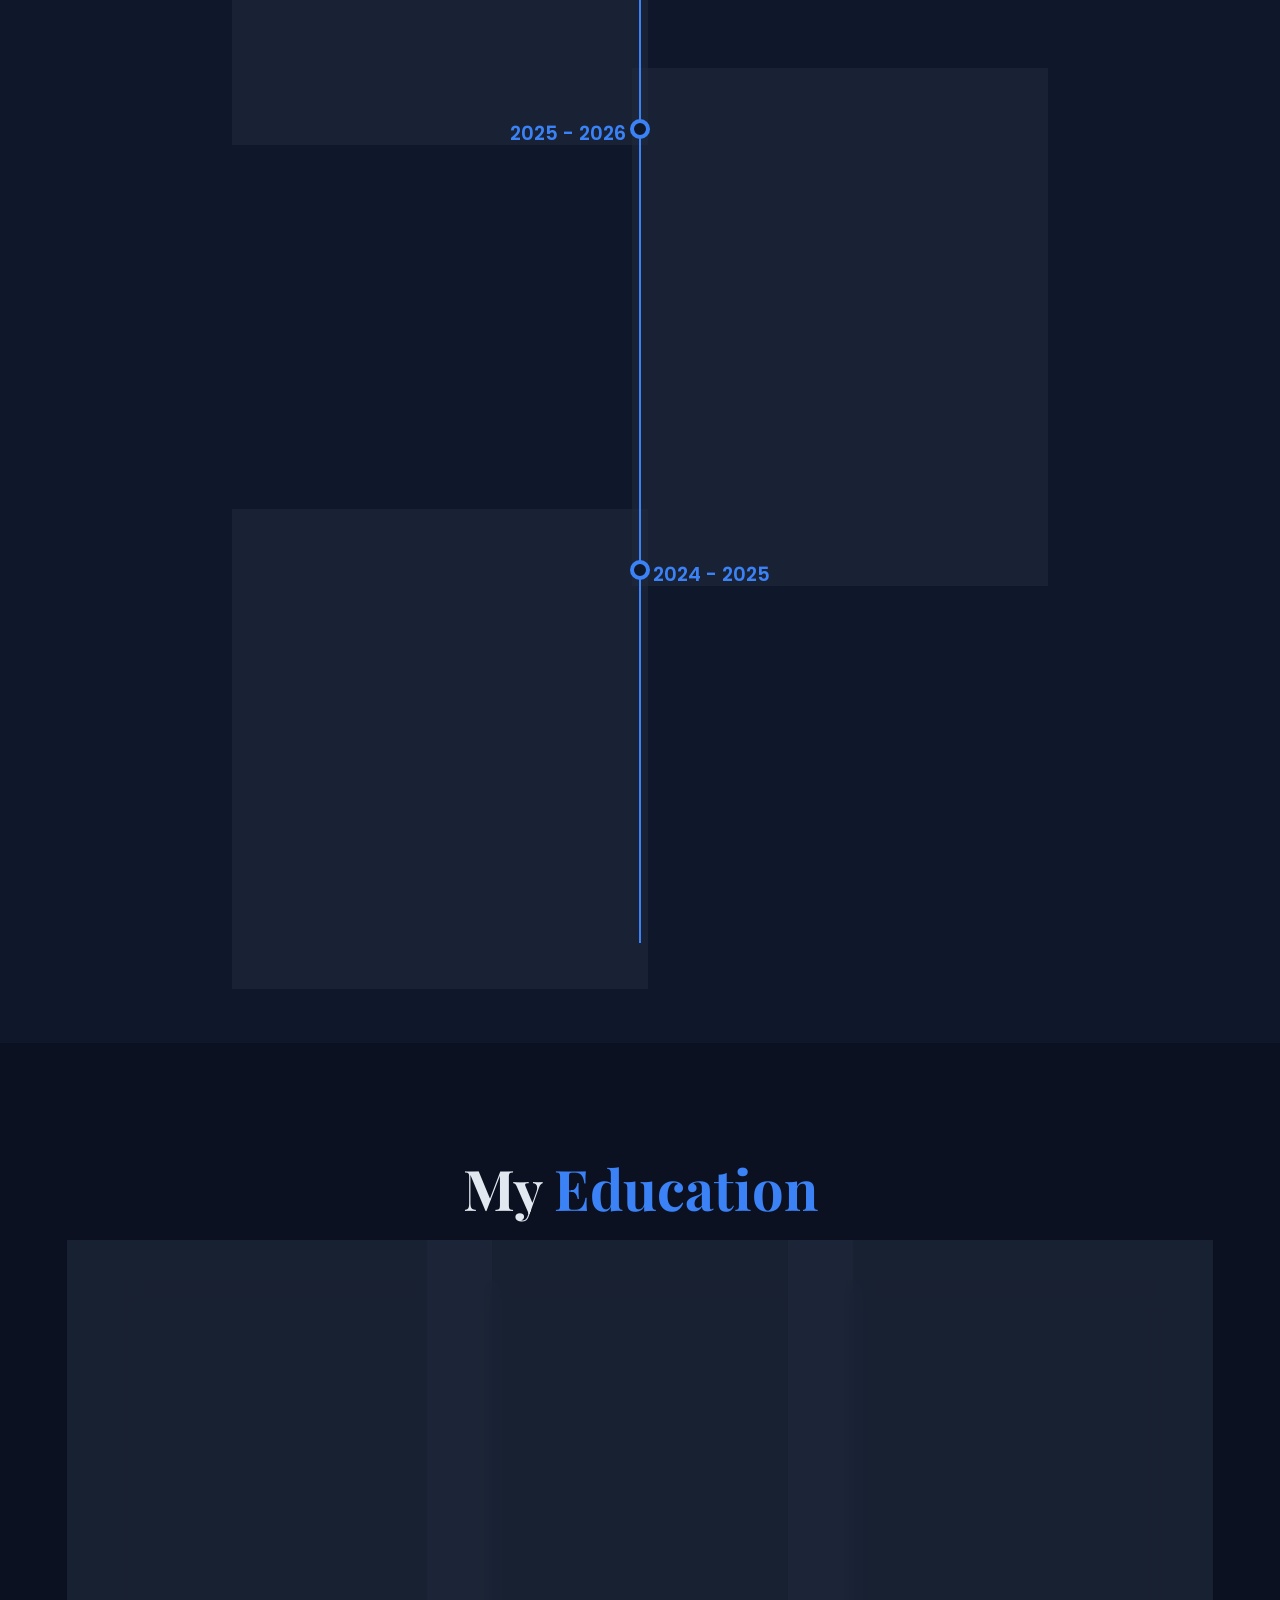
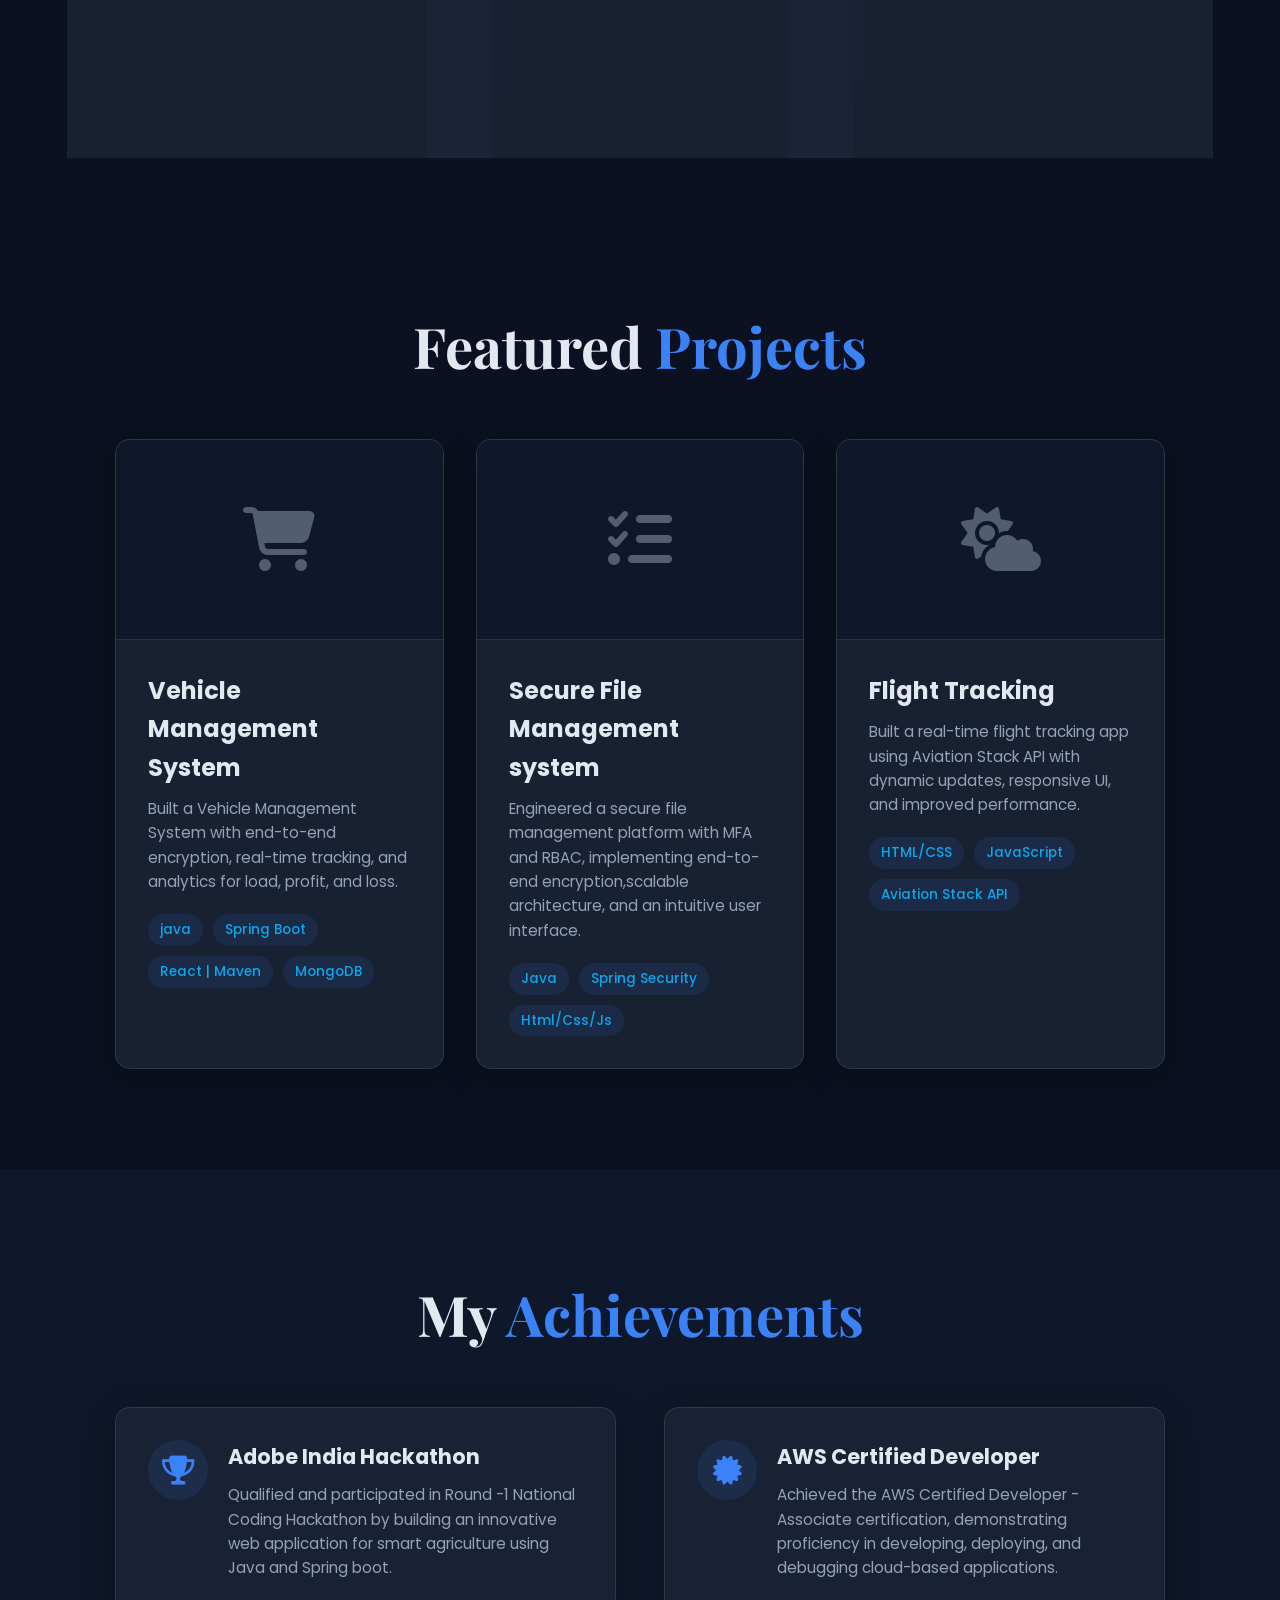
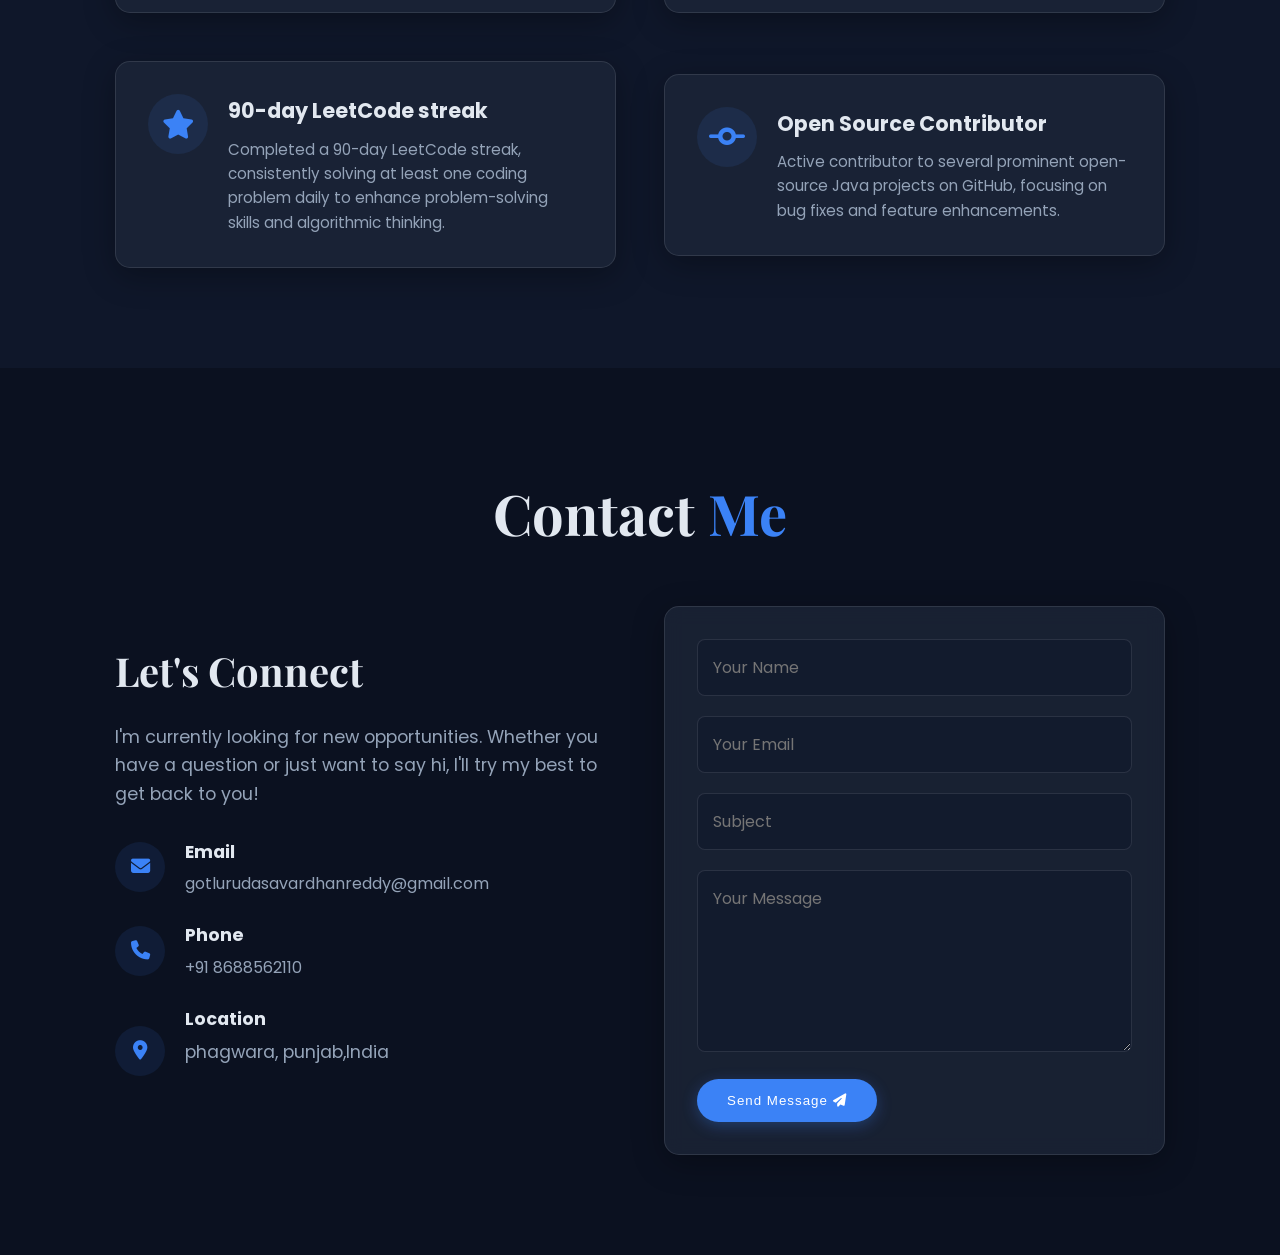
==== commit cb37f212: "Add Netlify configuration and .gitignore" ====
--- a/src/main/resources/static/index.html
+++ b/src/main/resources/static/index.html
@@ -424,7 +424,8 @@
                 </div>
             </div>
 
-            <form id="contactForm" class="contact-form glass-card">
+            <form id="contactForm" action="https://formspree.io/f/xdapapbw" method="POST"
+                class="contact-form glass-card">
                 <div class="input-group">
                     <input type="text" name="name" placeholder="Your Name" required />
                 </div>
